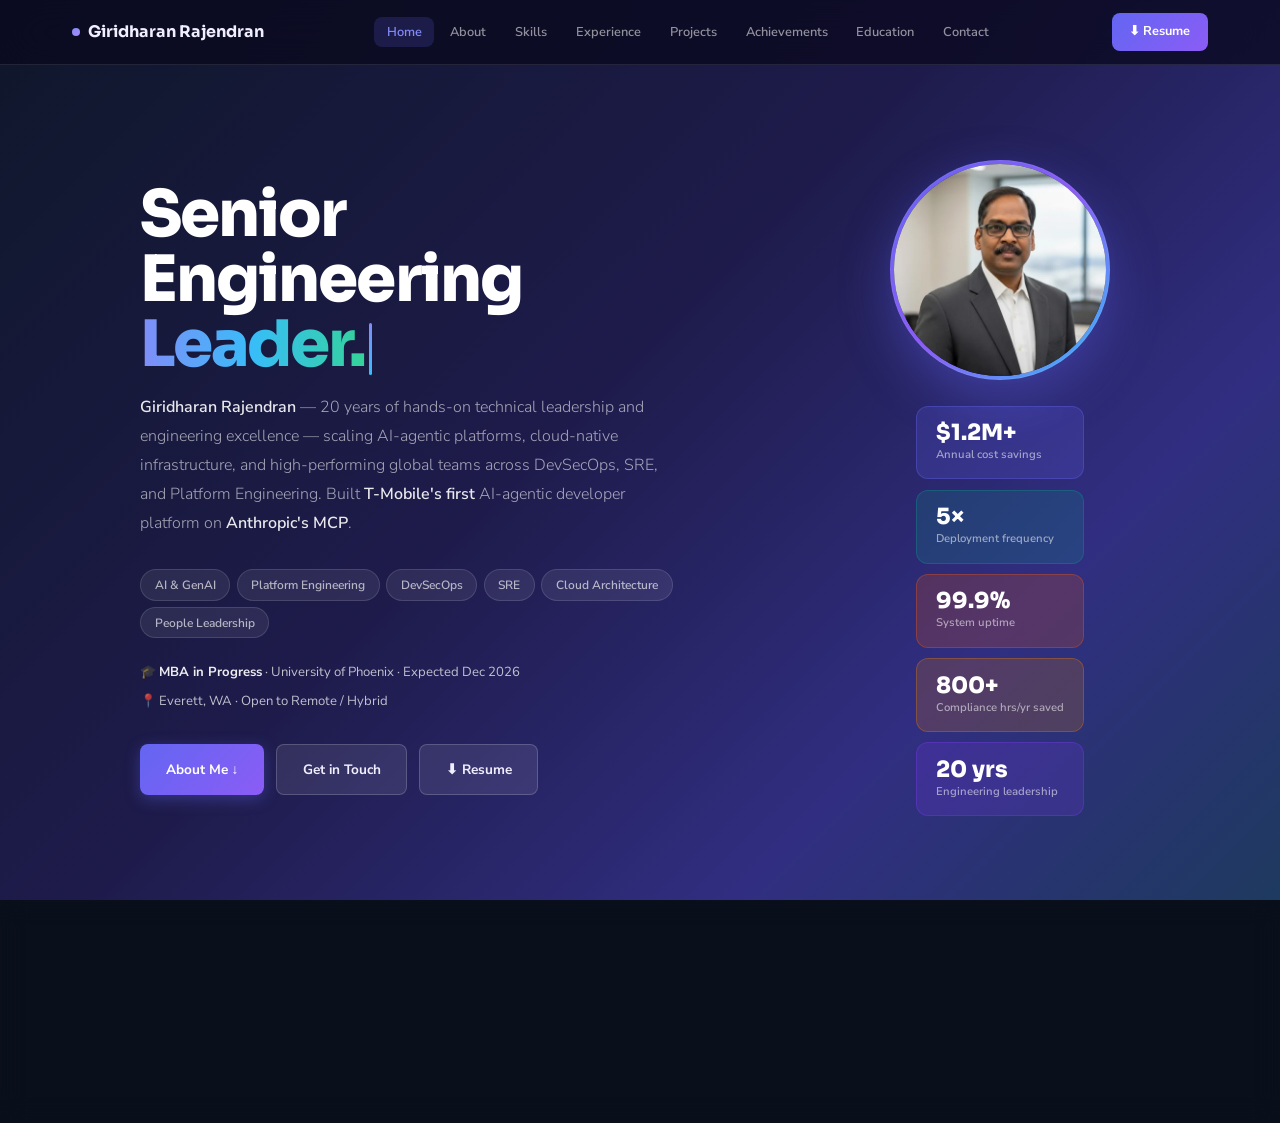
==== index.html @ 9639b18b "removed the open to work section" ====
<!DOCTYPE html>
<html lang="en">
<head>
<meta charset="UTF-8">
<meta name="viewport" content="width=device-width, initial-scale=1.0">
<title>Giridharan Rajendran — Senior Engineering Leader | Principal Engineer | Engineering Manager | DevSecOps · SRE · AI Platforms</title>

<!-- ── SEO ── -->
<meta name="description" content="Senior Engineering Leader and Principal Engineer with 20 years building AI-agentic platforms, cloud-native infrastructure, and high-performing global teams. Built T-Mobile's first AI-agentic developer platform on Anthropic's MCP. $1.2M+ saved · 5× deploys · 99.9% uptime.">
<meta name="author" content="Giridharan Rajendran">
<meta name="keywords" content="Engineering Leader, Engineering Manager, Director of Engineering, DevSecOps, SRE, Site Reliability Engineering, Platform Engineering, AI Agentic, Anthropic MCP, Claude API, Generative AI, Kubernetes, Terraform, AWS, Azure, GCP, T-Mobile, Cloud Architecture, FinOps, Zero Trust, CI/CD, GitLab, Principal Engineer, Staff Engineer, Technical Leadership, System Design, Architecture, Platform Architecture, Technical Strategy, Engineering Excellence">
<link rel="canonical" href="https://giridharan-rajendran.github.io/">

<!-- ── Open Graph ── -->
<meta property="og:type" content="profile">
<meta property="og:url" content="https://giridharan-rajendran.github.io/">
<meta property="og:title" content="Giridharan Rajendran — Senior Engineering Leader | Principal Engineer">
<meta property="og:description" content="20 years of hands-on technical leadership — AI-agentic platforms on Anthropic MCP, cloud-native infrastructure at scale, and world-class engineering teams. Principal Engineer and Engineering Leader open to Staff/Principal and EM/Director roles.">
<meta property="og:site_name" content="Giridharan Rajendran">
<meta property="og:image" content="https://giridharan-rajendran.github.io/assets/profile.png">
<meta property="og:image:alt" content="Giridharan Rajendran — Senior Engineering Leader | Principal Engineer">
<meta property="profile:first_name" content="Giridharan">
<meta property="profile:last_name" content="Rajendran">

<!-- ── Twitter Card ── -->
<meta name="twitter:card" content="summary_large_image">
<meta name="twitter:title" content="Giridharan Rajendran — Senior Engineering Leader | Principal Engineer">
<meta name="twitter:description" content="20 years scaling engineering teams · AI-agentic platforms on Anthropic MCP · $1.2M+ cloud savings · 99.9% uptime.">
<meta name="twitter:image" content="https://giridharan-rajendran.github.io/assets/profile.png">

<!-- ── Favicon ── -->
<link rel="icon" type="image/svg+xml" href="data:image/svg+xml,%3Csvg xmlns='http://www.w3.org/2000/svg' viewBox='0 0 64 64'%3E%3Cdefs%3E%3ClinearGradient id='g' x1='0%25' y1='0%25' x2='100%25' y2='100%25'%3E%3Cstop offset='0%25' stop-color='%236366F1'/%3E%3Cstop offset='100%25' stop-color='%2338BDF8'/%3E%3C/linearGradient%3E%3C/defs%3E%3Crect width='64' height='64' rx='14' fill='url(%23g)'/%3E%3Ctext x='32' y='42' font-family='Sora,Inter,sans-serif' font-size='28' font-weight='800' text-anchor='middle' fill='white'%3EGR%3C/text%3E%3C/svg%3E">

<!-- ── JSON-LD Structured Data ── -->
<script type="application/ld+json">
{
  "@context": "https://schema.org",
  "@type": "Person",
  "name": "Giridharan Rajendran",
  "jobTitle": "Senior Engineering Leader",
  "image": "https://giridharan-rajendran.github.io/assets/profile.png",
  "url": "https://giridharan-rajendran.github.io/",
  "email": "mailto:mr.giridharan.rajendran@gmail.com",
  "telephone": "+1-206-637-1716",
  "address": {
    "@type": "PostalAddress",
    "addressLocality": "Everett",
    "addressRegion": "WA",
    "postalCode": "98208",
    "addressCountry": "US"
  },
  "sameAs": [
    "https://linkedin.com/in/giridharan-rajendran",
    "https://github.com/giridharan-rajendran"
  ],
  "worksFor": { "@type": "Organization", "name": "T-Mobile USA" },
  "alumniOf": [
    { "@type": "EducationalOrganization", "name": "University of Phoenix" },
    { "@type": "EducationalOrganization", "name": "University of Texas at Austin" },
    { "@type": "EducationalOrganization", "name": "Anna University" }
  ],
  "knowsAbout": ["DevSecOps", "Site Reliability Engineering", "Platform Engineering", "AI Agentic Systems", "Anthropic MCP", "Kubernetes", "Multi-Cloud Architecture", "Engineering Leadership"]
}
</script>

<link rel="preconnect" href="https://fonts.googleapis.com">
<link rel="preconnect" href="https://fonts.gstatic.com" crossorigin>
<link href="https://fonts.googleapis.com/css2?family=Sora:wght@300;400;500;600;700;800&family=Nunito+Sans:ital,wght@0,300;0,400;0,600;1,300&display=swap" rel="stylesheet">
<style>
:root {
  --grad: linear-gradient(135deg,#0F172A 0%,#1E1B4B 45%,#312E81 75%,#1E3A5F 100%);
  --card:  rgba(255,255,255,0.06);
  --card2: rgba(255,255,255,0.10);
  --border: rgba(255,255,255,0.10);
  --border2: rgba(255,255,255,0.18);
  --text:  #F0EEFF;
  --muted: rgba(255,255,255,0.55);
  --dim:   rgba(255,255,255,0.35);
  --indigo:#818CF8; --indigo-bg:rgba(99,102,241,0.18); --indigo-border:rgba(99,102,241,0.4);
  --teal:  #2DD4BF; --teal-bg:  rgba(13,148,136,0.18); --teal-border:  rgba(13,148,136,0.4);
  --violet:#A78BFA; --violet-bg:rgba(124,58,237,0.18); --violet-border:rgba(124,58,237,0.4);
  --sky:   #38BDF8; --sky-bg:   rgba(2,132,199,0.18);  --sky-border:   rgba(2,132,199,0.4);
  --rose:  #FB7185; --rose-bg:  rgba(225,29,72,0.18);  --rose-border:  rgba(225,29,72,0.4);
  --amber: #FCD34D; --amber-bg: rgba(217,119,6,0.18);  --amber-border: rgba(217,119,6,0.4);
  --emerald:#34D399;--emerald-bg:rgba(5,150,105,0.18); --emerald-border:rgba(5,150,105,0.4);
  --pink:  #F472B6; --pink-bg:  rgba(219,39,119,0.18);
  --coral: #FB923C; --coral-bg: rgba(234,88,12,0.18);
}
*,*::before,*::after{box-sizing:border-box;margin:0;padding:0;}
html{scroll-behavior:smooth;}
body{
  background: #0F172A;
  background-image: var(--grad);
  background-attachment: fixed;
  color:var(--text);
  font-family:'Nunito Sans',sans-serif;
  font-size:16px;line-height:1.7;overflow-x:hidden;
  min-height:100vh;
}

/* ── NAV ── */
nav{position:fixed;top:0;left:0;right:0;z-index:200;background:rgba(10,8,30,0.75);backdrop-filter:blur(24px);border-bottom:1px solid var(--border);}
.nav-inner{max-width:1200px;margin:0 auto;padding:0 2rem;display:flex;justify-content:space-between;align-items:center;height:64px;gap:0.75rem;}
.nav-logo{font-family:'Sora',sans-serif;font-weight:700;font-size:1rem;color:var(--text);text-decoration:none;display:flex;align-items:center;gap:0.5rem;white-space:nowrap;flex-shrink:0;}
.nav-dot{width:8px;height:8px;border-radius:50%;background:linear-gradient(135deg,var(--indigo),var(--violet));flex-shrink:0;}
.nav-tabs{display:flex;gap:0.2rem;align-items:center;overflow-x:auto;scrollbar-width:none;}
.nav-tabs::-webkit-scrollbar{display:none;}
.nav-tab{background:none;border:none;cursor:pointer;padding:0.38rem 0.8rem;border-radius:8px;font-size:0.8rem;font-weight:600;color:var(--muted);transition:all 0.2s;white-space:nowrap;font-family:'Nunito Sans',sans-serif;}
.nav-tab:hover{color:var(--text);background:rgba(255,255,255,0.08);}
.nav-tab.active{color:var(--indigo);background:var(--indigo-bg);}
.nav-cta{background:linear-gradient(135deg,#6366F1,#8B5CF6);color:#fff;border:none;cursor:pointer;padding:0.48rem 1.1rem;border-radius:8px;font-size:0.8rem;font-weight:700;white-space:nowrap;transition:all 0.2s;font-family:'Nunito Sans',sans-serif;text-decoration:none;flex-shrink:0;}
.nav-cta:hover{transform:translateY(-1px);box-shadow:0 4px 16px rgba(99,102,241,0.45);}

/* ── PAGES ── */
.page{display:none;min-height:100vh;padding-top:64px;}
.page.active{display:block;animation:fadePageIn 0.3s ease both;}
.container{max-width:1080px;margin:0 auto;padding:0 2.5rem;}
.sec{padding:5rem 0;}
.sec-divider{height:1px;background:var(--border);margin:0;}

/* ── SECTION LABELS ── */
.sec-label{display:inline-flex;align-items:center;gap:0.5rem;font-size:0.72rem;font-weight:700;letter-spacing:0.1em;text-transform:uppercase;margin-bottom:0.7rem;border-radius:100px;padding:0.28rem 0.85rem;}
.sec-label.indigo{color:var(--indigo);background:var(--indigo-bg);border:1px solid var(--indigo-border);}
.sec-label.teal  {color:var(--teal);  background:var(--teal-bg);  border:1px solid var(--teal-border);}
.sec-label.violet{color:var(--violet);background:var(--violet-bg);border:1px solid var(--violet-border);}
.sec-label.sky   {color:var(--sky);   background:var(--sky-bg);   border:1px solid var(--sky-border);}
.sec-label.amber {color:var(--amber); background:var(--amber-bg); border:1px solid var(--amber-border);}
.sec-label.rose  {color:var(--rose);  background:var(--rose-bg);  border:1px solid var(--rose-border);}
.sec-label.emerald{color:var(--emerald);background:var(--emerald-bg);border:1px solid var(--emerald-border);}
.sec-label.pink  {color:var(--pink);  background:var(--pink-bg);  border:1px solid rgba(219,39,119,0.4);}
h2{font-family:'Sora',sans-serif;font-weight:700;font-size:clamp(1.9rem,3vw,2.6rem);line-height:1.12;letter-spacing:-0.02em;color:var(--text);}
h2 span{background:linear-gradient(90deg,var(--indigo),var(--sky));-webkit-background-clip:text;-webkit-text-fill-color:transparent;background-clip:text;}
.sec-hdr{margin-bottom:2.8rem;}

/* ── BUTTONS ── */
.btn{display:inline-flex;align-items:center;gap:0.5rem;padding:0.8rem 1.6rem;border-radius:8px;font-size:0.85rem;font-weight:700;text-decoration:none;transition:all 0.25s;cursor:pointer;border:none;font-family:'Nunito Sans',sans-serif;}
.btn-primary{background:linear-gradient(135deg,#6366F1,#8B5CF6);color:#fff;box-shadow:0 4px 15px rgba(99,102,241,0.35);}
.btn-primary:hover{transform:translateY(-2px);box-shadow:0 8px 25px rgba(99,102,241,0.45);}
.btn-ghost{background:rgba(255,255,255,0.09);color:var(--text);border:1px solid var(--border2);}
.btn-ghost:hover{background:rgba(255,255,255,0.15);}
.btn-green{background:linear-gradient(135deg,#059669,#0D9488);color:#fff;box-shadow:0 4px 15px rgba(5,150,105,0.3);}
.btn-green:hover{transform:translateY(-2px);}
.btn-group{display:flex;gap:0.75rem;flex-wrap:wrap;}

/* ── GLASS CARD ── */
.glass{background:var(--card);border:1px solid var(--border);border-radius:16px;backdrop-filter:blur(12px);}
.glass:hover{background:var(--card2);border-color:var(--border2);}

/* ── TAGS ── */
.tags{display:flex;flex-wrap:wrap;gap:0.4rem;}
.tag{font-size:0.74rem;padding:0.22rem 0.6rem;border-radius:6px;font-weight:600;color:var(--muted);background:rgba(255,255,255,0.07);border:1px solid var(--border);transition:all 0.15s;}
.tag:hover{color:var(--text);border-color:var(--border2);}

/* ── CHIPS ── */
.chip{font-size:0.7rem;font-weight:700;padding:0.2rem 0.6rem;border-radius:100px;letter-spacing:0.04em;}
.chip.ind{color:var(--indigo);background:var(--indigo-bg);}
.chip.tel{color:var(--teal);background:var(--teal-bg);}
.chip.ros{color:var(--rose);background:var(--rose-bg);}
.chip.amb{color:var(--amber);background:var(--amber-bg);}
.chip.eme{color:var(--emerald);background:var(--emerald-bg);}
.chip.vio{color:var(--violet);background:var(--violet-bg);}
.chip.sky{color:var(--sky);background:var(--sky-bg);}

/* ══════════ HOME ══════════ */
.hero-inner{display:grid;grid-template-columns:1fr 280px;gap:4rem;align-items:center;width:100%;padding:6rem 0 4rem;}
.hero-right{display:flex;flex-direction:column;align-items:center;gap:1.6rem;}

/* ── Profile photo ── */
.profile-frame{position:relative;width:220px;height:220px;border-radius:50%;padding:4px;background:linear-gradient(135deg,#6366F1 0%,#8B5CF6 50%,#38BDF8 100%);box-shadow:0 18px 50px rgba(99,102,241,0.35),0 0 0 1px rgba(255,255,255,0.06) inset;transition:transform 0.4s ease,box-shadow 0.4s ease;}
.profile-frame:hover{transform:translateY(-2px);box-shadow:0 24px 60px rgba(139,92,246,0.45),0 0 0 1px rgba(255,255,255,0.1) inset;}
.profile-frame::after{content:'';position:absolute;inset:-10px;border-radius:50%;background:radial-gradient(circle,rgba(99,102,241,0.25) 0%,transparent 70%);z-index:-1;filter:blur(14px);}
.profile-img{width:100%;height:100%;border-radius:50%;object-fit:cover;object-position:center 15%;display:block;background:#1E1B4B;}
.profile-frame.lg{width:260px;height:260px;}
.profile-frame.sm{width:160px;height:160px;}
.profile-status{display:inline-flex;align-items:center;gap:0.5rem;padding:0.4rem 0.9rem;border-radius:100px;background:rgba(16,185,129,0.12);border:1px solid rgba(16,185,129,0.32);color:#34D399;font-size:0.74rem;font-weight:700;letter-spacing:0.3px;}
.profile-status::before{content:'';width:8px;height:8px;border-radius:50%;background:#34D399;box-shadow:0 0 0 3px rgba(52,211,153,0.25);animation:pulse-dot 2s ease-in-out infinite;}
@keyframes pulse-dot{0%,100%{box-shadow:0 0 0 3px rgba(52,211,153,0.25);}50%{box-shadow:0 0 0 8px rgba(52,211,153,0);}}
.hero-badge{display:inline-flex;align-items:center;gap:0.5rem;background:rgba(255,255,255,0.08);border:1px solid rgba(255,255,255,0.15);border-radius:100px;padding:0.35rem 1rem;font-size:0.76rem;color:rgba(255,255,255,0.75);font-weight:600;margin-bottom:1.8rem;}
.hero-badge-dot{width:6px;height:6px;border-radius:50%;background:#4ADE80;animation:pulse 2s infinite;}
@keyframes pulse{0%,100%{opacity:1;}50%{opacity:0.4;}}
h1{font-family:'Sora',sans-serif;font-weight:800;font-size:clamp(2.8rem,5vw,4.6rem);line-height:1.02;letter-spacing:-0.03em;color:#fff;margin-bottom:0.5rem;}
h1 .grad{background:linear-gradient(90deg,#818CF8,#38BDF8,#34D399);-webkit-background-clip:text;-webkit-text-fill-color:transparent;background-clip:text;}
.hero-sub{font-size:1rem;color:rgba(255,255,255,0.6);margin:1rem 0 2rem;font-weight:300;line-height:1.8;max-width:520px;}
.hero-sub strong{color:rgba(255,255,255,0.9);font-weight:600;}
.hero-tags{display:flex;flex-wrap:wrap;gap:0.4rem;margin-bottom:1.4rem;}
.htag{font-size:0.75rem;padding:0.28rem 0.85rem;border-radius:100px;background:rgba(255,255,255,0.08);border:1px solid rgba(255,255,255,0.12);color:rgba(255,255,255,0.65);font-weight:600;}
.hero-meta{display:flex;flex-direction:column;gap:0.4rem;margin-bottom:2rem;}
.hero-meta-item{font-size:0.82rem;color:rgba(255,255,255,0.72);font-weight:400;}
.hero-meta-item strong{color:rgba(255,255,255,0.92);font-weight:700;}
.stats-stack{display:flex;flex-direction:column;gap:0.65rem;}
.stat-card{border-radius:12px;padding:0.9rem 1.2rem;backdrop-filter:blur(12px);}
.stat-card.c1{background:rgba(99,102,241,0.2);border:1px solid rgba(99,102,241,0.35);}
.stat-card.c2{background:rgba(13,148,136,0.2);border:1px solid rgba(13,148,136,0.35);}
.stat-card.c3{background:rgba(234,88,12,0.2);border:1px solid rgba(234,88,12,0.35);}
.stat-card.c4{background:rgba(217,119,6,0.2);border:1px solid rgba(217,119,6,0.35);}
.stat-card.c5{background:rgba(124,58,237,0.2);border:1px solid rgba(124,58,237,0.35);}
.stat-num{font-family:'Sora',sans-serif;font-size:1.4rem;font-weight:800;color:#fff;line-height:1;}
.stat-lbl{font-size:0.7rem;color:rgba(255,255,255,0.55);font-weight:600;margin-top:0.1rem;}

/* ══════════ ABOUT ══════════ */
.about-grid{display:grid;grid-template-columns:1fr 1fr;gap:4rem;align-items:start;margin-top:0.5rem;}
.about-text{font-size:1rem;color:var(--muted);font-weight:300;line-height:1.9;}
.about-text p+p{margin-top:1.2rem;}
.about-text strong{color:var(--text);font-weight:600;}
.contact-card{padding:1.6rem;border-radius:16px;}
.contact-card h3{font-family:'Sora',sans-serif;font-size:0.78rem;font-weight:700;letter-spacing:0.08em;text-transform:uppercase;color:var(--dim);margin-bottom:1.1rem;padding-bottom:0.7rem;border-bottom:1px solid var(--border);}
.c-row{display:flex;align-items:center;gap:0.8rem;padding:0.55rem 0;border-bottom:1px solid var(--border);}
.c-row:last-child{border-bottom:none;}
.c-icon{width:32px;height:32px;border-radius:8px;flex-shrink:0;display:flex;align-items:center;justify-content:center;font-size:13px;}
.c-icon.ind{background:var(--indigo-bg);}
.c-icon.tel{background:var(--teal-bg);}
.c-icon.ros{background:var(--rose-bg);}
.c-icon.sky2{background:var(--sky-bg);}
.c-row-text .lbl{font-size:0.68rem;font-weight:700;color:var(--dim);text-transform:uppercase;letter-spacing:0.07em;}
.c-row-text a,.c-row-text span{color:var(--text);text-decoration:none;font-size:0.85rem;transition:color 0.2s;}
.c-row-text a:hover{color:var(--indigo);}

/* ══════════ SKILLS ══════════ */
.skills-grid{display:grid;grid-template-columns:repeat(auto-fill,minmax(300px,1fr));gap:1.2rem;margin-top:0.5rem;}
.sk-card{padding:1.5rem;border-radius:14px;transition:transform 0.2s;}
.sk-card:hover{transform:translateY(-3px);}
.sk-card.s1{border-top:3px solid var(--indigo)!important;}
.sk-card.s2{border-top:3px solid var(--violet)!important;}
.sk-card.s3{border-top:3px solid var(--sky)!important;}
.sk-card.s4{border-top:3px solid var(--rose)!important;}
.sk-card.s5{border-top:3px solid var(--teal)!important;}
.sk-card.s6{border-top:3px solid var(--amber)!important;}
.sk-head{display:flex;align-items:center;gap:0.7rem;margin-bottom:1rem;}
.sk-ico{width:36px;height:36px;border-radius:10px;display:flex;align-items:center;justify-content:center;font-size:15px;flex-shrink:0;}
.sk-card.s1 .sk-ico{background:var(--indigo-bg);}
.sk-card.s2 .sk-ico{background:var(--violet-bg);}
.sk-card.s3 .sk-ico{background:var(--sky-bg);}
.sk-card.s4 .sk-ico{background:var(--rose-bg);}
.sk-card.s5 .sk-ico{background:var(--teal-bg);}
.sk-card.s6 .sk-ico{background:var(--amber-bg);}
.sk-card h3{font-family:'Sora',sans-serif;font-size:0.92rem;font-weight:700;color:var(--text);}

/* ══════════ TIMELINE ══════════ */
.timeline{position:relative;padding-left:2.5rem;margin-top:0.5rem;}
.timeline::before{content:'';position:absolute;left:0;top:0.5rem;bottom:0;width:2px;background:linear-gradient(to bottom,var(--indigo),var(--teal),var(--violet));border-radius:2px;opacity:0.6;}
.t-item{position:relative;padding-bottom:3rem;}
.t-item:last-child{padding-bottom:0;}
.t-dot{position:absolute;left:-2.9rem;top:0.35rem;width:14px;height:14px;border-radius:50%;border:3px solid #0F172A;}
.t-item.c-ind .t-dot{background:var(--indigo);box-shadow:0 0 0 3px var(--indigo-border),0 0 12px rgba(129,140,248,0.5);}
.t-item.c-tel .t-dot{background:var(--teal);box-shadow:0 0 0 3px var(--teal-border);}
.t-item.c-vio .t-dot{background:var(--violet);box-shadow:0 0 0 3px var(--violet-border);}
.t-item.c-sky .t-dot{background:var(--sky);box-shadow:0 0 0 3px var(--sky-border);}
.t-item.c-ros .t-dot{background:var(--rose);box-shadow:0 0 0 3px var(--rose-border);}
.t-item.c-amb .t-dot{background:var(--amber);box-shadow:0 0 0 3px var(--amber-border);}
.t-header{display:flex;align-items:center;gap:1rem;flex-wrap:wrap;margin-bottom:0.35rem;}
.t-company{font-family:'Sora',sans-serif;font-size:1.1rem;font-weight:700;color:var(--text);}
.t-period{font-size:0.74rem;font-weight:700;padding:0.18rem 0.65rem;border-radius:100px;}
.t-item.c-ind .t-period{color:var(--indigo);background:var(--indigo-bg);border:1px solid var(--indigo-border);}
.t-item.c-tel .t-period{color:var(--teal);background:var(--teal-bg);border:1px solid var(--teal-border);}
.t-item.c-vio .t-period{color:var(--violet);background:var(--violet-bg);border:1px solid var(--violet-border);}
.t-item.c-sky .t-period{color:var(--sky);background:var(--sky-bg);border:1px solid var(--sky-border);}
.t-item.c-amb .t-period{color:var(--amber);background:var(--amber-bg);border:1px solid var(--amber-border);}
.t-role{font-size:0.92rem;font-weight:600;margin-bottom:0.9rem;}
.t-item.c-ind .t-role{color:var(--indigo);}
.t-item.c-tel .t-role{color:var(--teal);}
.t-item.c-vio .t-role{color:var(--violet);}
.t-item.c-sky .t-role{color:var(--sky);}
.t-item.c-amb .t-role{color:var(--amber);}
.t-item ul{list-style:none;display:flex;flex-direction:column;gap:0.5rem;}
.t-item li{font-size:0.9rem;color:var(--muted);padding-left:1.1rem;position:relative;line-height:1.65;}
.t-item li::before{content:'';position:absolute;left:0;top:0.65em;width:5px;height:5px;border-radius:50%;}
.t-item.c-ind li::before{background:var(--indigo);}
.t-item.c-tel li::before{background:var(--teal);}
.t-item.c-vio li::before{background:var(--violet);}
.t-item.c-sky li::before{background:var(--sky);}
.t-item.c-amb li::before{background:var(--amber);}
.t-item li strong{color:var(--text);font-weight:700;}
.flagship{margin:1.1rem 0;border-radius:12px;padding:1.3rem 1.5rem;background:rgba(124,58,237,0.12);border:1.5px solid rgba(124,58,237,0.3);}
.flagship-lbl{font-size:0.7rem;font-weight:700;letter-spacing:0.1em;text-transform:uppercase;color:var(--violet);margin-bottom:0.5rem;}
.flagship p{font-size:0.88rem;color:var(--muted);line-height:1.75;}
.flagship strong{color:var(--text);font-weight:700;}
.stack{margin-top:0.6rem;font-size:0.76rem;color:var(--dim);font-style:italic;}

/* ══════════ CARDS ══════════ */
.card-grid{display:grid;grid-template-columns:repeat(auto-fill,minmax(300px,1fr));gap:1.4rem;margin-top:0.5rem;}
.card{border-radius:14px;overflow:hidden;transition:transform 0.2s,border-color 0.2s;}
.card:hover{transform:translateY(-3px);border-color:var(--border2)!important;}
.card-band{height:4px;}
.card-band.ind{background:linear-gradient(90deg,#6366F1,#8B5CF6);}
.card-band.tel{background:linear-gradient(90deg,#0D9488,#0EA5E9);}
.card-band.ros{background:linear-gradient(90deg,#E11D48,#DB2777);}
.card-band.amb{background:linear-gradient(90deg,#D97706,#EA580C);}
.card-band.eme{background:linear-gradient(90deg,#059669,#0D9488);}
.card-body{padding:1.4rem;}
.card-meta{display:flex;align-items:center;gap:0.5rem;margin-bottom:0.75rem;flex-wrap:wrap;}
.card-date{font-size:0.73rem;color:var(--dim);}
.card h3{font-family:'Sora',sans-serif;font-size:0.98rem;font-weight:700;margin-bottom:0.5rem;line-height:1.35;color:var(--text);}
.card p{font-size:0.85rem;color:var(--muted);line-height:1.7;font-weight:300;}
.card-footer{padding:0.9rem 1.4rem;border-top:1px solid var(--border);display:flex;align-items:center;justify-content:space-between;}
.card-link{font-size:0.8rem;font-weight:700;color:var(--indigo);text-decoration:none;display:flex;align-items:center;gap:0.3rem;transition:gap 0.2s;}
.card-link:hover{gap:0.55rem;}
.ph-badge{display:inline-flex;align-items:center;gap:0.3rem;font-size:0.7rem;font-weight:700;padding:0.18rem 0.55rem;border-radius:100px;background:var(--amber-bg);color:var(--amber);border:1px solid var(--amber-border);}

/* ══════════ PROJECTS ══════════ */
.feat-proj{
  position:relative;
  border-radius:18px;
  padding:2rem 2.2rem;
  background:linear-gradient(135deg,rgba(99,102,241,0.16) 0%,rgba(124,58,237,0.14) 55%,rgba(56,189,248,0.10) 100%);
  border:1.5px solid rgba(129,140,248,0.32);
  box-shadow:0 12px 40px rgba(15,23,42,0.35),0 0 0 1px rgba(255,255,255,0.04) inset;
  overflow:hidden;
  margin-bottom:2.5rem;
}
.feat-proj::before{
  content:'';position:absolute;top:-90px;right:-90px;width:300px;height:300px;border-radius:50%;
  background:radial-gradient(circle,rgba(129,140,248,0.22) 0%,transparent 70%);pointer-events:none;
}
.feat-proj::after{
  content:'';position:absolute;bottom:-110px;left:-80px;width:260px;height:260px;border-radius:50%;
  background:radial-gradient(circle,rgba(56,189,248,0.18) 0%,transparent 70%);pointer-events:none;
}
.feat-proj > *{position:relative;z-index:1;}
.feat-head{display:flex;align-items:center;gap:0.6rem;flex-wrap:wrap;margin-bottom:0.85rem;}
.feat-badge{font-size:0.7rem;font-weight:700;letter-spacing:0.1em;text-transform:uppercase;color:var(--violet);background:var(--violet-bg);border:1px solid var(--violet-border);border-radius:100px;padding:0.25rem 0.75rem;}
.lang-pill{font-size:0.72rem;font-weight:700;padding:0.22rem 0.7rem;border-radius:100px;background:rgba(56,189,248,0.18);color:var(--sky);border:1px solid var(--sky-border);display:inline-flex;align-items:center;gap:0.35rem;}
.lang-pill::before{content:'';width:7px;height:7px;border-radius:50%;background:var(--sky);}
.feat-proj h3{font-family:'Sora',sans-serif;font-size:1.45rem;font-weight:800;line-height:1.18;color:var(--text);margin-bottom:0.55rem;letter-spacing:-0.01em;}
.feat-sub{font-size:0.96rem;color:var(--muted);line-height:1.7;font-weight:300;max-width:780px;margin-bottom:1.6rem;}
.feat-sub strong{color:var(--text);font-weight:600;}

/* Hierarchy */
.hierarchy{margin:1.5rem 0;padding:1.25rem 1.4rem;border-radius:12px;background:rgba(0,0,0,0.22);border:1px solid var(--border);}
.h-title{font-size:0.7rem;font-weight:700;letter-spacing:0.1em;text-transform:uppercase;color:var(--dim);margin-bottom:0.95rem;}
.h-flow{display:flex;align-items:stretch;gap:0.55rem;flex-wrap:wrap;}
.h-step{flex:1;min-width:115px;padding:0.7rem 0.75rem;border-radius:10px;text-align:center;border:1px solid var(--border);background:rgba(255,255,255,0.04);transition:transform 0.18s,border-color 0.18s;}
.h-step:hover{transform:translateY(-2px);}
.h-step .h-lvl{font-family:'Sora',sans-serif;font-size:0.78rem;font-weight:800;letter-spacing:0.04em;margin-bottom:0.18rem;}
.h-step .h-name{font-size:0.74rem;color:var(--muted);font-weight:600;}
.h-step.l1{background:var(--indigo-bg);border-color:var(--indigo-border);} .h-step.l1 .h-lvl{color:var(--indigo);}
.h-step.l2{background:var(--violet-bg);border-color:var(--violet-border);} .h-step.l2 .h-lvl{color:var(--violet);}
.h-step.l3{background:var(--sky-bg);border-color:var(--sky-border);} .h-step.l3 .h-lvl{color:var(--sky);}
.h-step.repo{background:var(--teal-bg);border-color:var(--teal-border);} .h-step.repo .h-lvl{color:var(--teal);}
.h-step.proj{background:var(--emerald-bg);border-color:var(--emerald-border);} .h-step.proj .h-lvl{color:var(--emerald);}
.h-arrow{display:flex;align-items:center;color:var(--dim);font-size:1rem;font-weight:700;padding:0 0.05rem;}
.h-examples{display:flex;flex-direction:column;gap:0.55rem;margin-bottom:1.4rem;}
.h-ex{display:flex;align-items:center;gap:0.85rem;padding:0.6rem 0.95rem;border-radius:10px;background:rgba(0,0,0,0.18);border:1px solid var(--border);font-size:0.85rem;color:var(--muted);flex-wrap:wrap;}
.h-ex-lbl{font-family:'Sora',sans-serif;font-size:0.7rem;font-weight:800;letter-spacing:0.06em;text-transform:uppercase;padding:0.2rem 0.55rem;border-radius:6px;flex-shrink:0;}
.h-ex:nth-child(1) .h-ex-lbl{color:var(--violet);background:var(--violet-bg);border:1px solid var(--violet-border);}
.h-ex:nth-child(2) .h-ex-lbl{color:var(--sky);background:var(--sky-bg);border:1px solid var(--sky-border);}
.h-ex:nth-child(3) .h-ex-lbl{color:var(--emerald);background:var(--emerald-bg);border:1px solid var(--emerald-border);}
.h-ex-id{font-family:'JetBrains Mono','SFMono-Regular',Menlo,monospace;font-size:0.82rem;font-weight:700;color:var(--text);background:rgba(255,255,255,0.06);padding:0.18rem 0.55rem;border-radius:6px;}
.h-ex-desc{color:var(--muted);}
.h-ex-desc code{font-family:'JetBrains Mono','SFMono-Regular',Menlo,monospace;font-size:0.78rem;color:var(--amber);background:rgba(217,119,6,0.12);padding:0.08rem 0.4rem;border-radius:4px;}
.feat-actions{display:flex;gap:0.65rem;flex-wrap:wrap;margin-top:1.2rem;}
.feat-actions .btn{padding:0.6rem 1.15rem;font-size:0.8rem;}
.feat-features{margin:1.4rem 0;}
.feat-features-title{font-size:0.7rem;font-weight:700;letter-spacing:0.1em;text-transform:uppercase;color:var(--dim);margin-bottom:0.85rem;}
.feat-grid{display:grid;grid-template-columns:repeat(auto-fill,minmax(265px,1fr));gap:0.7rem;}
.feat-item{display:flex;align-items:flex-start;gap:0.7rem;padding:0.78rem 0.95rem;border-radius:10px;background:rgba(0,0,0,0.22);border:1px solid var(--border);transition:transform 0.15s,border-color 0.15s,background 0.15s;}
.feat-item:hover{transform:translateY(-2px);border-color:var(--emerald-border);background:rgba(0,0,0,0.32);}
.feat-check{flex-shrink:0;width:20px;height:20px;border-radius:50%;display:flex;align-items:center;justify-content:center;font-size:10px;font-weight:800;color:#fff;margin-top:1px;background:linear-gradient(135deg,#10B981,#059669);box-shadow:0 0 0 2px rgba(5,150,105,0.18);}
.feat-text{font-size:0.83rem;color:var(--muted);line-height:1.55;}
.feat-text strong{display:block;color:var(--text);font-weight:700;font-size:0.86rem;margin-bottom:0.12rem;}
.feat-text code{font-family:'JetBrains Mono','SFMono-Regular',Menlo,monospace;font-size:0.78rem;color:var(--amber);background:rgba(217,119,6,0.12);padding:0.05rem 0.36rem;border-radius:4px;}
.feat-note{margin-top:0.95rem;padding:0.85rem 1rem;border-radius:10px;background:var(--violet-bg);border:1px solid var(--violet-border);font-size:0.84rem;color:var(--muted);display:flex;gap:0.65rem;align-items:flex-start;line-height:1.6;}
.feat-note .ico{color:var(--violet);font-weight:700;flex-shrink:0;font-size:0.95rem;line-height:1.4;}
.feat-note strong{color:var(--text);font-weight:700;}

@media(max-width:720px){
  .feat-proj{padding:1.5rem 1.4rem;}
  .feat-proj h3{font-size:1.2rem;}
  .h-flow{flex-direction:column;gap:0.45rem;}
  .h-arrow{transform:rotate(90deg);justify-content:center;}
  .h-step{min-width:0;}
}

.proj-grid{display:grid;grid-template-columns:repeat(auto-fill,minmax(300px,1fr));gap:1.4rem;margin-top:0.5rem;}
.proj-card{border-radius:16px;overflow:hidden;transition:transform 0.2s,border-color 0.2s;}
.proj-card:hover{transform:translateY(-4px);border-color:var(--border2)!important;}
.proj-img{height:150px;display:flex;align-items:center;justify-content:center;font-size:3.5rem;position:relative;}
.proj-img.bg1{background:linear-gradient(135deg,rgba(99,102,241,0.3),rgba(139,92,246,0.3));}
.proj-img.bg2{background:linear-gradient(135deg,rgba(5,150,105,0.3),rgba(13,148,136,0.3));}
.proj-img.bg3{background:linear-gradient(135deg,rgba(225,29,72,0.3),rgba(219,39,119,0.3));}
.proj-img.bg4{background:linear-gradient(135deg,rgba(2,132,199,0.3),rgba(30,64,175,0.3));}
.proj-body{padding:1.3rem;}
.proj-body h3{font-family:'Sora',sans-serif;font-size:1rem;font-weight:700;margin-bottom:0.4rem;color:var(--text);}
.proj-body p{font-size:0.84rem;color:var(--muted);line-height:1.7;font-weight:300;margin-bottom:1rem;}
.proj-body .tags{margin-bottom:1.1rem;}
.proj-footer{display:flex;flex-direction:column;gap:0.5rem;padding:0 1.3rem 1.3rem;}
.proj-metric{display:inline-block;padding:0.4rem 0.8rem;border-radius:8px;font-size:0.78rem;font-weight:700;background:linear-gradient(135deg,rgba(99,102,241,0.18),rgba(139,92,246,0.18));border:1px solid rgba(129,140,248,0.32);color:#C7D2FE;}
.proj-internal{display:inline-block;padding:0.3rem 0.7rem;border-radius:6px;font-size:0.7rem;font-weight:600;background:rgba(255,255,255,0.05);border:1px solid var(--border);color:var(--dim);align-self:flex-start;letter-spacing:0.4px;text-transform:uppercase;}

/* ══════════ ACHIEVEMENTS ══════════ */
.achieve-grid{display:grid;grid-template-columns:repeat(auto-fill,minmax(250px,1fr));gap:1.2rem;margin-top:0.5rem;}
.achieve-card{padding:1.5rem;border-radius:14px;transition:transform 0.2s;position:relative;overflow:hidden;}
.achieve-card:hover{transform:translateY(-3px);}
.achieve-card::before{content:'';position:absolute;top:0;left:0;right:0;height:3px;}
.achieve-card:nth-child(1)::before{background:linear-gradient(90deg,#F59E0B,#EF4444);}
.achieve-card:nth-child(2)::before{background:linear-gradient(90deg,#6366F1,#8B5CF6);}
.achieve-card:nth-child(3)::before{background:linear-gradient(90deg,#10B981,#0D9488);}
.achieve-card:nth-child(4)::before{background:linear-gradient(90deg,#3B82F6,#06B6D4);}
.achieve-card:nth-child(5)::before{background:linear-gradient(90deg,#EC4899,#E11D48);}
.achieve-card:nth-child(6)::before{background:linear-gradient(90deg,#F97316,#EAB308);}
.achieve-card:nth-child(7)::before{background:linear-gradient(90deg,#8B5CF6,#6366F1);}
.achieve-icon{font-size:1.9rem;margin-bottom:0.7rem;display:block;}
.achieve-card h3{font-family:'Sora',sans-serif;font-size:0.93rem;font-weight:700;margin-bottom:0.35rem;color:var(--text);}
.achieve-card p{font-size:0.82rem;color:var(--muted);font-weight:300;line-height:1.6;}
.achieve-card .year{font-size:0.7rem;font-weight:700;color:var(--dim);margin-top:0.6rem;}

/* ══════════ EDUCATION ══════════ */
.edu-grid{display:grid;grid-template-columns:repeat(2,1fr);gap:1.2rem;margin-top:0.5rem;}
.edu-card{padding:1.4rem;border-radius:14px;transition:transform 0.2s;position:relative;overflow:hidden;}
.edu-card:hover{transform:translateY(-2px);}
.edu-card::before{content:'';position:absolute;left:0;top:0;bottom:0;width:3px;border-radius:14px 0 0 14px;}
.edu-card:nth-child(1)::before{background:var(--indigo);}
.edu-card:nth-child(2)::before{background:var(--teal);}
.edu-card:nth-child(3)::before{background:var(--violet);}
.edu-card:nth-child(4)::before{background:var(--sky);}
.edu-badge{font-size:0.7rem;font-weight:700;text-transform:uppercase;letter-spacing:0.08em;margin-bottom:0.5rem;}
.edu-card:nth-child(1) .edu-badge{color:var(--indigo);}
.edu-card:nth-child(2) .edu-badge{color:var(--teal);}
.edu-card:nth-child(3) .edu-badge{color:var(--violet);}
.edu-card:nth-child(4) .edu-badge{color:var(--sky);}
.edu-card h3{font-family:'Sora',sans-serif;font-size:0.95rem;font-weight:700;margin-bottom:0.25rem;color:var(--text);}
.edu-card .school{font-size:0.82rem;color:var(--muted);}
.cert-grid{display:grid;grid-template-columns:repeat(auto-fill,minmax(205px,1fr));gap:0.65rem;margin-top:1.5rem;}
.cert-item{display:flex;align-items:center;gap:0.65rem;padding:0.7rem 0.9rem;border-radius:10px;font-size:0.81rem;color:var(--muted);transition:all 0.2s;}
.cert-item:hover{color:var(--text);background:var(--indigo-bg);border-color:var(--indigo-border)!important;}
.c-check{width:19px;height:19px;border-radius:50%;flex-shrink:0;display:flex;align-items:center;justify-content:center;font-size:9px;font-weight:700;color:#fff;}
.cert-item:nth-child(1) .c-check{background:#6366F1;}
.cert-item:nth-child(2) .c-check{background:#8B5CF6;}
.cert-item:nth-child(3) .c-check{background:#0D9488;}
.cert-item:nth-child(4) .c-check{background:#0EA5E9;}
.cert-item:nth-child(5) .c-check{background:#E11D48;}
.cert-item:nth-child(6) .c-check{background:#D97706;}
.cert-item:nth-child(7) .c-check{background:#059669;}
.cert-item:nth-child(8) .c-check{background:#EA580C;}

/* ══════════ CONTACT ══════════ */
.contact-grid{display:grid;grid-template-columns:1fr 1fr;gap:4rem;align-items:start;margin-top:0.5rem;}
.form-group{margin-bottom:1.1rem;}
.form-group label{display:block;font-size:0.76rem;font-weight:700;color:var(--dim);text-transform:uppercase;letter-spacing:0.07em;margin-bottom:0.4rem;}
.form-group input,.form-group textarea,.form-group select{width:100%;padding:0.72rem 1rem;border-radius:10px;border:1.5px solid var(--border);background:rgba(255,255,255,0.06);font-family:'Nunito Sans',sans-serif;font-size:0.9rem;color:var(--text);transition:border-color 0.2s,box-shadow 0.2s;outline:none;}
.form-group input::placeholder,.form-group textarea::placeholder{color:var(--dim);}
.form-group select option{background:#1E1B4B;color:var(--text);}
.form-group input:focus,.form-group textarea:focus,.form-group select:focus{border-color:var(--indigo);box-shadow:0 0 0 3px rgba(99,102,241,0.15);}
.form-group textarea{resize:vertical;min-height:115px;}
.submit-btn{width:100%;padding:0.88rem;border-radius:10px;background:linear-gradient(135deg,#6366F1,#8B5CF6);color:#fff;border:none;font-family:'Sora',sans-serif;font-size:0.95rem;font-weight:700;cursor:pointer;transition:all 0.2s;}
.submit-btn:hover{transform:translateY(-1px);box-shadow:0 8px 20px rgba(99,102,241,0.4);}
.contact-info{display:flex;flex-direction:column;gap:1.1rem;}
.booking-card{background:var(--violet-bg);border:1.5px solid var(--violet-border);border-radius:14px;padding:1.4rem;text-align:center;}
.booking-card h3{font-family:'Sora',sans-serif;font-size:1rem;font-weight:700;margin-bottom:0.4rem;color:var(--text);}
.booking-card p{font-size:0.84rem;color:var(--muted);margin-bottom:1.2rem;font-weight:300;}
.success-msg{display:none;background:var(--emerald-bg);border:1px solid var(--emerald-border);border-radius:10px;padding:0.9rem;margin-top:0.9rem;text-align:center;color:var(--emerald);font-weight:600;font-size:0.88rem;}
.error-msg{display:none;background:var(--rose-bg);border:1px solid var(--rose-border);border-radius:10px;padding:0.9rem;margin-top:0.9rem;text-align:center;color:var(--rose);font-weight:600;font-size:0.88rem;}
.submit-btn:disabled{opacity:0.7;cursor:not-allowed;transform:none;}
.honeypot{position:absolute;left:-9999px;width:1px;height:1px;opacity:0;pointer-events:none;}
.hint{font-size:0.76rem;color:var(--dim);margin-top:0.65rem;}
.hint a{color:var(--indigo);}

/* ══════════ FOOTER ══════════ */
footer{background:rgba(0,0,0,0.35);border-top:1px solid var(--border);backdrop-filter:blur(12px);padding:3rem 0;}
.footer-inner{display:flex;justify-content:space-between;align-items:center;flex-wrap:wrap;gap:1.5rem;}
.f-logo{font-family:'Sora',sans-serif;font-size:1.2rem;font-weight:800;color:var(--text);}
.f-logo span{background:linear-gradient(90deg,#818CF8,#38BDF8);-webkit-background-clip:text;-webkit-text-fill-color:transparent;background-clip:text;}
.f-links{display:flex;gap:1.5rem;flex-wrap:wrap;}
.f-links a{color:var(--dim);text-decoration:none;font-size:0.82rem;font-weight:600;transition:color 0.2s;}
.f-links a:hover{color:var(--indigo);}
footer .copy{width:100%;font-size:0.75rem;color:var(--dim);margin-top:1.5rem;padding-top:1.5rem;border-top:1px solid var(--border);}

/* ══════════ FADE ══════════ */
.fade-up{opacity:0;transform:translateY(20px);transition:opacity 0.55s ease,transform 0.55s ease;}
.fade-up.visible{opacity:1;transform:none;}

/* ══════════ NEW: PAGE TRANSITIONS ══════════ */
@keyframes fadePageIn{from{opacity:0;transform:translateY(10px);}to{opacity:1;transform:translateY(0);}}

/* ══════════ NEW: SCROLL PROGRESS BAR ══════════ */
#progress-bar{position:fixed;top:0;left:0;height:3px;width:0%;background:linear-gradient(90deg,#6366F1,#A78BFA,#38BDF8);z-index:300;border-radius:0 2px 2px 0;transition:width 0.08s linear;pointer-events:none;}

/* ══════════ NEW: HAMBURGER ══════════ */
.nav-hamburger{display:none;background:none;border:none;cursor:pointer;padding:0.45rem;border-radius:8px;flex-direction:column;justify-content:center;gap:5px;transition:background 0.2s;flex-shrink:0;}
.nav-hamburger:hover{background:rgba(255,255,255,0.08);}
.nav-hamburger span{display:block;width:22px;height:2px;background:var(--text);border-radius:2px;transition:all 0.28s cubic-bezier(.4,0,.2,1);}
.nav-hamburger.open span:nth-child(1){transform:translateY(7px) rotate(45deg);}
.nav-hamburger.open span:nth-child(2){opacity:0;transform:scaleX(0);}
.nav-hamburger.open span:nth-child(3){transform:translateY(-7px) rotate(-45deg);}
.mobile-nav{display:none;position:fixed;top:64px;left:0;right:0;background:rgba(8,6,25,0.97);backdrop-filter:blur(28px);border-bottom:1px solid var(--border);padding:0.85rem 1rem 1rem;z-index:190;flex-direction:column;gap:0.3rem;}
.mobile-nav.open{display:flex;animation:fadePageIn 0.22s ease both;}
.mobile-nav .nav-tab{text-align:left;padding:0.7rem 1rem;border-radius:10px;font-size:0.9rem;width:100%;}

/* ══════════ NEW: BACK TO TOP ══════════ */
#back-to-top{position:fixed;bottom:2rem;right:2rem;width:44px;height:44px;border-radius:50%;background:linear-gradient(135deg,#6366F1,#8B5CF6);border:none;cursor:pointer;display:flex;align-items:center;justify-content:center;opacity:0;pointer-events:none;transition:opacity 0.3s,transform 0.3s,box-shadow 0.3s;z-index:150;box-shadow:0 4px 18px rgba(99,102,241,0.45);color:#fff;font-size:1.1rem;font-weight:700;line-height:1;}
#back-to-top.visible{opacity:1;pointer-events:auto;}
#back-to-top:hover{transform:translateY(-3px);box-shadow:0 8px 28px rgba(99,102,241,0.55);}

/* ══════════ NEW: TYPING CURSOR ══════════ */
.typed-cursor{display:inline-block;width:3px;height:0.82em;background:linear-gradient(180deg,#818CF8,#38BDF8);border-radius:2px;margin-left:3px;vertical-align:middle;animation:cursorBlink 1s step-end infinite;}
@keyframes cursorBlink{0%,100%{opacity:1;}50%{opacity:0;}}

/* ══════════ NEW: COPY EMAIL ══════════ */
.copy-btn{background:none;border:1px solid var(--border);cursor:pointer;padding:0.12rem 0.5rem;border-radius:5px;font-size:0.7rem;font-weight:600;color:var(--dim);transition:all 0.2s;margin-left:0.4rem;vertical-align:middle;font-family:'Nunito Sans',sans-serif;}
.copy-btn:hover{color:var(--indigo);background:var(--indigo-bg);border-color:var(--indigo-border);}
.copy-btn.copied{color:var(--emerald);border-color:var(--emerald-border);background:var(--emerald-bg);}

/* ══════════ RESPONSIVE ══════════ */
@media(max-width:900px){
  .nav-inner{padding:0 1rem;}
  .nav-logo .name-txt{display:none;}
  .nav-tabs{display:none;}
  .nav-hamburger{display:flex;}
  .container{padding:0 1.25rem;}
  .hero-inner,.about-grid,.contact-grid{grid-template-columns:1fr;}
  .hero-right{flex-direction:column;}
  .profile-frame{width:180px;height:180px;}
  .profile-frame.lg{width:200px;height:200px;}
  .stats-stack{flex-direction:row;flex-wrap:wrap;}
  .stat-card{flex:1;min-width:120px;}
  .edu-grid{grid-template-columns:1fr;}
  .sec{padding:3.5rem 0;}
}


/* ══════════ RECOMMENDATIONS ══════════ */
.rec-grid{display:grid;grid-template-columns:repeat(auto-fill,minmax(300px,1fr));gap:1.4rem;margin-top:0.5rem;}
.rec-card{padding:1.8rem 1.6rem;border-radius:16px;position:relative;transition:transform 0.2s;}
.rec-card:hover{transform:translateY(-3px);}
.rec-quote{font-size:2.8rem;line-height:0.9;color:var(--indigo);opacity:0.45;font-family:'Sora',sans-serif;font-weight:800;display:block;margin-bottom:0.6rem;}
.rec-text{font-size:0.9rem;color:var(--muted);line-height:1.8;font-style:italic;font-weight:300;margin-bottom:1.25rem;}
.rec-divider{height:1px;background:var(--border);margin-bottom:1rem;}
.rec-author{display:flex;align-items:center;gap:0.75rem;}
.rec-avatar{width:40px;height:40px;border-radius:50%;display:flex;align-items:center;justify-content:center;font-size:1rem;flex-shrink:0;border:2px solid var(--border);}
.rec-card:nth-child(1) .rec-avatar{background:var(--indigo-bg);border-color:var(--indigo-border);}
.rec-card:nth-child(2) .rec-avatar{background:var(--teal-bg);border-color:var(--teal-border);}
.rec-card:nth-child(3) .rec-avatar{background:var(--violet-bg);border-color:var(--violet-border);}
.rec-name{font-family:'Sora',sans-serif;font-size:0.88rem;font-weight:700;color:var(--text);line-height:1.2;}
.rec-title{font-size:0.76rem;color:var(--muted);}
.rec-company{font-size:0.72rem;color:var(--dim);margin-top:0.05rem;}
.rec-placeholder{display:inline;background:rgba(255,255,255,0.05);border:1px dashed rgba(255,255,255,0.2);border-radius:4px;padding:0.1rem 0.45rem;font-style:normal;font-size:0.82rem;color:var(--dim);font-weight:600;}
</style>
</head>
<body>


<div id="progress-bar"></div>

<!-- NAV -->
<nav>
  <div class="nav-inner">
    <a class="nav-logo" href="#home" onclick="showPage('home');return false;"><div class="nav-dot"></div><span class="name-txt">Giridharan Rajendran</span></a>
    <div class="nav-tabs">
      <button class="nav-tab active"  onclick="showPage('home')">Home</button>
      <button class="nav-tab" onclick="showPage('about')">About</button>
      <button class="nav-tab" onclick="showPage('skills')">Skills</button>
      <button class="nav-tab" onclick="showPage('experience')">Experience</button>
      <button class="nav-tab" onclick="showPage('projects')">Projects</button>
      <button class="nav-tab" onclick="showPage('achievements')">Achievements</button>
      <button class="nav-tab" onclick="showPage('education')">Education</button>
      <button class="nav-tab" onclick="showPage('contact')">Contact</button>
    </div>
    <a href="giridharan-rajendran-resume.pdf" download class="nav-cta">⬇ Resume</a>
    <button class="nav-hamburger" id="nav-hamburger" aria-label="Toggle navigation" onclick="toggleMobileNav()">
      <span></span><span></span><span></span>
    </button>
  </div>
</nav>

<!-- MOBILE NAV -->
<div class="mobile-nav" id="mobile-nav">
  <button class="nav-tab" onclick="showPage('home');toggleMobileNav()">Home</button>
  <button class="nav-tab" onclick="showPage('about');toggleMobileNav()">About</button>
  <button class="nav-tab" onclick="showPage('skills');toggleMobileNav()">Skills</button>
  <button class="nav-tab" onclick="showPage('experience');toggleMobileNav()">Experience</button>
  <button class="nav-tab" onclick="showPage('projects');toggleMobileNav()">Projects</button>
  <button class="nav-tab" onclick="showPage('achievements');toggleMobileNav()">Achievements</button>
  <button class="nav-tab" onclick="showPage('education');toggleMobileNav()">Education</button>
  <button class="nav-tab" onclick="showPage('contact');toggleMobileNav()">Contact</button>
</div>

<!-- ══ HOME ══ -->
<div id="home" class="page active">
  <div class="container">
    <div class="hero-inner">
      <div>
<h1>Senior<br>Engineering<br><span class="grad" id="typed-role">Leader.</span><span class="typed-cursor"></span></h1>
        <p class="hero-sub"><strong>Giridharan Rajendran</strong> — 20 years of hands-on technical leadership and engineering excellence — scaling AI-agentic platforms, cloud-native infrastructure, and high-performing global teams across DevSecOps, SRE, and Platform Engineering. Built <strong>T-Mobile's first</strong> AI-agentic developer platform on <strong>Anthropic's MCP</strong>.</p>
        <div class="hero-tags">
          <span class="htag">AI &amp; GenAI</span><span class="htag">Platform Engineering</span><span class="htag">DevSecOps</span><span class="htag">SRE</span><span class="htag">Cloud Architecture</span><span class="htag">People Leadership</span>
        </div>
        <div class="hero-meta">
          <span class="hero-meta-item">🎓 <strong>MBA in Progress</strong> · University of Phoenix · Expected Dec 2026</span>
          <span class="hero-meta-item">📍 Everett, WA · Open to Remote / Hybrid</span>
        </div>
        <div class="btn-group">
          <button class="btn btn-primary" onclick="showPage('about')">About Me ↓</button>
          <button class="btn btn-ghost" onclick="showPage('contact')">Get in Touch</button>
          <a href="giridharan-rajendran-resume.pdf" download class="btn btn-ghost">⬇ Resume</a>
        </div>
      </div>
      <div class="hero-right">
        <div class="profile-frame">
          <picture>
            <source srcset="assets/profile.webp" type="image/webp">
            <img src="assets/profile.png" alt="Giridharan Rajendran — Senior Engineering Leader" class="profile-img" loading="eager" width="220" height="220">
          </picture>
        </div>

        <div class="stats-stack">
          <div class="stat-card c1"><div class="stat-num">$1.2M+</div><div class="stat-lbl">Annual cost savings</div></div>
          <div class="stat-card c2"><div class="stat-num">5×</div><div class="stat-lbl">Deployment frequency</div></div>
          <div class="stat-card c3"><div class="stat-num">99.9%</div><div class="stat-lbl">System uptime</div></div>
          <div class="stat-card c4"><div class="stat-num">800+</div><div class="stat-lbl">Compliance hrs/yr saved</div></div>
          <div class="stat-card c5"><div class="stat-num">20 yrs</div><div class="stat-lbl">Engineering leadership</div></div>
        </div>
      </div>
    </div>
  </div>
</div>

<!-- ══ ABOUT ══ -->
<div id="about" class="page">
  <div class="sec"><div class="container">
    <div class="sec-hdr fade-up"><div class="sec-label indigo">About Me</div><h2>Engineering excellence, <span>people-first</span> leadership</h2></div>
    <div class="about-grid">
      <div class="about-text fade-up">
        <p>I am a <strong>Senior Engineering Leader</strong> with 20 years of experience leading high-performing global teams across cloud infrastructure, SRE, DevSecOps, Platform Engineering, and AI-powered agentic systems.</p>
        <p>I designed and led an <strong>AI-agentic developer platform</strong> on Anthropic's Model Context Protocol (MCP) — enabling autonomous software delivery through natural language and reducing idea-to-deployment time from days to minutes.</p>
        <p>My leadership philosophy is <strong>servant-first</strong>: mentoring engineers into leadership-ready roles, driving genuine employee engagement, and building the organizational trust that lets people do their best work.</p>
        <p>Deep expertise in <strong>multi-cloud architecture</strong> (AWS, Azure, GCP), Kubernetes, IaC, zero trust security, and Generative AI. Currently completing an <strong>MBA at University of Phoenix</strong> (Expected 2026).</p>
        <p>As a hands-on technical leader, I architect systems from first principles — from designing <strong>MCP tool-orchestration layers</strong> and RAG pipelines to defining zero trust security frameworks and multi-cloud disaster recovery architectures. I hold myself to a <strong>Principal Engineer bar</strong>: I write code, review designs, set technical standards, and influence architecture across organizations — not just manage teams.</p>
        <div style="margin-top:2rem;padding:1.3rem 1.5rem;border-radius:12px;background:rgba(56,189,248,0.07);border:1.5px solid rgba(56,189,248,0.2);margin-bottom:2rem;">
          <div style="font-size:0.68rem;font-weight:700;letter-spacing:0.1em;text-transform:uppercase;color:var(--sky);margin-bottom:0.6rem;">Engineering Philosophy</div>
          <p style="font-size:0.9rem;color:var(--muted);line-height:1.8;font-weight:300;font-style:italic;">"I believe great platform engineering sits at the intersection of technical rigor and human impact. I design for reliability first, automate everything repeatable, and measure outcomes in business terms. Whether architecting an AI-agentic system or scaling a team, I apply the same principle — build it right, make it observable, and own it end to end."</p>
        </div>
        <div style="margin-top:2rem;"><div class="sec-label teal" style="margin-bottom:1rem;">Core Skills</div>
          <div class="tags"><span class="tag">People Management</span><span class="tag">Anthropic MCP</span><span class="tag">Claude API</span><span class="tag">AWS / Azure / GCP</span><span class="tag">Kubernetes</span><span class="tag">GitLab CI/CD</span><span class="tag">Terraform</span><span class="tag">Python</span><span class="tag">Zero Trust Security</span><span class="tag">SLI/SLO/SLA</span><span class="tag">RAG / LLM</span><span class="tag">FinOps</span></div>
        </div>
        <div style="margin-top:2rem;"><div class="sec-label violet" style="margin-bottom:1rem;">Leadership Competencies</div>
          <div class="tags">
            <span class="tag">Engineering Leadership</span>
            <span class="tag">Organizational Design</span>
            <span class="tag">Headcount Planning &amp; Hiring</span>
            <span class="tag">Performance Management</span>
            <span class="tag">Career Development</span>
            <span class="tag">Succession Planning</span>
            <span class="tag">Employee Engagement</span>
            <span class="tag">Servant Leadership</span>
            <span class="tag">Executive Communication</span>
            <span class="tag">Stakeholder Management</span>
            <span class="tag">Strategic Planning</span>
            <span class="tag">Technical Program Management</span>
            <span class="tag">Cross-functional Collaboration</span>
            <span class="tag">OKR-driven Execution</span>
            <span class="tag">Agile / SAFe</span>
            <span class="tag">Vendor &amp; Budget Governance</span>
          </div>
        </div>
      </div>
      <div class="fade-up">
        <div class="profile-frame lg" style="margin:0 auto 1.6rem;">
          <picture>
            <source srcset="assets/profile.webp" type="image/webp">
            <img src="assets/profile.png" alt="Giridharan Rajendran" class="profile-img" loading="lazy" width="260" height="260">
          </picture>
        </div>
        <div class="glass contact-card">
          <h3>Contact</h3>
          <div class="c-row"><div class="c-icon ind">📍</div><div class="c-row-text"><div class="lbl">Location</div><span>Everett, WA 98208</span></div></div>
          <div class="c-row"><div class="c-icon tel">📞</div><div class="c-row-text"><div class="lbl">Phone</div><a href="tel:2066371716">206-637-1716</a></div></div>
          <div class="c-row"><div class="c-icon ros">✉️</div><div class="c-row-text"><div class="lbl">Email</div><a href="mailto:mr.giridharan.rajendran@gmail.com">mr.giridharan.rajendran@gmail.com</a><button class="copy-btn" onclick="copyEmail('mr.giridharan.rajendran@gmail.com',this)">Copy</button></div></div>
          <div class="c-row"><div class="c-icon sky2">🔗</div><div class="c-row-text"><div class="lbl">LinkedIn</div><a href="https://linkedin.com/in/giridharan-rajendran" target="_blank" rel="noopener noreferrer">linkedin.com/in/giridharan-rajendran</a></div></div>
          <div class="c-row"><div class="c-icon ind">🐙</div><div class="c-row-text"><div class="lbl">GitHub</div><a href="https://github.com/giridharan-rajendran" target="_blank" rel="noopener noreferrer">github.com/giridharan-rajendran</a></div></div>
        </div>
        <div style="margin-top:1rem;display:flex;gap:0.75rem;">
          <button class="btn btn-primary" onclick="showPage('contact')" style="flex:1;">✉️ Get in Touch</button>
          <a href="giridharan-rajendran-resume.pdf" download class="btn btn-ghost" style="flex:1;">⬇ Resume</a>
        </div>
      </div>
    </div>
  </div></div>
</div>

<!-- ══ SKILLS ══ -->
<div id="skills" class="page">
  <div class="sec"><div class="container">
    <div class="sec-hdr fade-up"><div class="sec-label teal">Skills</div><h2>Technical <span>expertise</span></h2><p style="color:var(--muted);margin-top:0.4rem;font-size:0.93rem;">20 years of hands-on expertise across AI/ML, cloud infrastructure, DevSecOps, and engineering leadership.</p></div>
    <div class="skills-grid">
      <div class="sk-card glass s1 fade-up">
        <div class="sk-head"><div class="sk-ico">🤖</div><h3>AI &amp; Agentic Platforms</h3></div>
        <div class="tags"><span class="tag">Anthropic MCP</span><span class="tag">Claude API</span><span class="tag">Azure OpenAI</span><span class="tag">FastAPI</span><span class="tag">ChromaDB</span><span class="tag">RAG / LLM</span><span class="tag">GPT-4o</span><span class="tag">Cursor AI</span><span class="tag">Generative AI</span></div>
      </div>
      <div class="sk-card glass s2 fade-up">
        <div class="sk-head"><div class="sk-ico">☁️</div><h3>Cloud &amp; Infrastructure</h3></div>
        <div class="tags"><span class="tag">AWS</span><span class="tag">Azure</span><span class="tag">GCP</span><span class="tag">Kubernetes</span><span class="tag">Terraform</span><span class="tag">IaC</span><span class="tag">FinOps</span><span class="tag">Multi-cloud</span><span class="tag">Helm</span></div>
      </div>
      <div class="sk-card glass s3 fade-up">
        <div class="sk-head"><div class="sk-ico">🔄</div><h3>DevSecOps &amp; CI/CD</h3></div>
        <div class="tags"><span class="tag">GitLab CI/CD</span><span class="tag">ArgoCD</span><span class="tag">SAST / DAST</span><span class="tag">Policy-as-Code</span><span class="tag">Ansible</span><span class="tag">Shift-Left Security</span><span class="tag">Zero Trust</span><span class="tag">Python</span></div>
      </div>
      <div class="sk-card glass s4 fade-up">
        <div class="sk-head"><div class="sk-ico">📊</div><h3>SRE &amp; Observability</h3></div>
        <div class="tags"><span class="tag">SLI / SLO / SLA</span><span class="tag">Grafana</span><span class="tag">Prometheus</span><span class="tag">Datadog</span><span class="tag">Splunk</span><span class="tag">Chaos Engineering</span><span class="tag">Incident Mgmt</span><span class="tag">MTTR</span></div>
      </div>
      <div class="sk-card glass s5 fade-up">
        <div class="sk-head"><div class="sk-ico">🔒</div><h3>Security &amp; Compliance</h3></div>
        <div class="tags"><span class="tag">SOX / PCI / USCGI</span><span class="tag">Zero Trust</span><span class="tag">RHCE</span><span class="tag">Compliance Automation</span><span class="tag">Audit Posture</span><span class="tag">GitLab Security Policies</span><span class="tag">Risk Management</span></div>
      </div>
      <div class="sk-card glass s6 fade-up">
        <div class="sk-head"><div class="sk-ico">👥</div><h3>Engineering Leadership</h3></div>
        <div class="tags"><span class="tag">People Management</span><span class="tag">OKR-driven Execution</span><span class="tag">SAFe / Agile</span><span class="tag">Org Design</span><span class="tag">Headcount Planning</span><span class="tag">Succession Planning</span><span class="tag">FinOps</span><span class="tag">Executive Communication</span></div>
      </div>
    </div>
  </div></div>
</div>

<!-- ══ EXPERIENCE ══ -->
<div id="experience" class="page">
  <div class="sec"><div class="container">
    <div class="sec-hdr fade-up"><div class="sec-label violet">Experience</div><h2>Professional <span>career</span></h2></div>
    <div class="timeline">
      <div class="t-item c-ind fade-up">
        <div class="t-dot"></div>
        <div class="t-header"><span class="t-company">T-Mobile USA</span><span class="t-period">Oct 2019 – Present</span></div>
        <div class="t-role">Senior Engineering Leader — SRE, DevSecOps &amp; Platform Engineering</div>
        <ul>
          <li>Led and scaled a <strong>12-member SRE team</strong> supporting 40+ agile teams; improved satisfaction scores <strong>25% YoY</strong>.</li>
          <li>Architected migration of <strong>100+ enterprise workloads</strong> to Azure/Kubernetes — <strong>$1.2M+ in annual savings</strong>, 85% cost reduction.</li>
        </ul>
        <div class="flagship">
          <div class="flagship-lbl">✦ Flagship Project — CDP Hub AI-Powered Platform Copilot</div>
          <p>Built an AI-agentic developer platform at T-Mobile on Anthropic's MCP — enabling autonomous delivery through natural language. 15+ REST APIs invoked by Claude, Cursor, and GPT-4o. <strong>Idea-to-deployment: days → minutes.</strong></p>
          <div class="stack">Python · FastAPI · Anthropic MCP · Claude API · Azure OpenAI · ChromaDB · GitLab API · Next.js · Kubernetes</div>
        </div>
        <ul>
          <li>Improved <strong>deployment frequency 5×</strong> and build reliability 60% with cloud-native GitLab CI/CD and zero trust controls.</li>
          <li>Reduced <strong>MTTR 45%</strong>, outages 30% YoY; maintained <strong>99.9% uptime</strong> on mission-critical systems.</li>
          <li>Automated 90% of SOX controls via policy-as-code — saving <strong>800+ engineering hours annually</strong>.</li>
          <li>KPI dashboards reduced stakeholder reporting time by 75%; established OKR-driven execution frameworks.</li>
        </ul>
      </div>
      <div class="t-item c-tel fade-up">
        <div class="t-dot"></div>
        <div class="t-header"><span class="t-company">Accenture</span><span class="t-period">Sep 2010 – Oct 2019</span></div>
        <div class="t-role">Associate Manager, Software Engineering</div>
        <ul>
          <li>Directed <strong>T-Mobile's Rebellion platform modernization</strong> &amp; DevSecOps transformation; cut release cycles by <strong>70%</strong> through automation-first SRE.</li>
          <li>Led a <strong>14-person cross-functional team</strong>; increased productivity 65% through Agile coaching.</li>
          <li>Maintained <strong>99.9% SLA</strong> across 52+ applications; boosted incident response by <strong>60%</strong>.</li>
        </ul>
      </div>
      <div class="t-item c-vio fade-up">
        <div class="t-dot"></div>
        <div class="t-header"><span class="t-company">Alcatel-Lucent</span><span class="t-period">Oct 2009 – Sep 2010</span></div>
        <div class="t-role">Senior Software Engineer</div>
        <ul><li>Built Unix/Python automation tooling and REST API integrations, reducing manual overhead by <strong>30%</strong>.</li></ul>
      </div>
      <div class="t-item c-sky fade-up">
        <div class="t-dot"></div>
        <div class="t-header"><span class="t-company">Wipro Technologies</span><span class="t-period">Jan 2008 – Sep 2009</span></div>
        <div class="t-role">System Engineer</div>
        <ul><li>Built standardized release management frameworks and automated build systems; developed platform intake processes for onboarding environments — reducing setup timelines by <strong>40%</strong> and delivery errors significantly.</li></ul>
      </div>
      <div class="t-item c-amb fade-up">
        <div class="t-dot"></div>
        <div class="t-header"><span class="t-company">LASON India Pvt Ltd</span><span class="t-period">May 2006 – Sep 2007</span></div>
        <div class="t-role">Junior Engineer</div>
        <ul><li>Supported DevOps platform automation and CI/CD pipeline implementation for enterprise document applications.</li></ul>
      </div>
    </div>
  </div></div>
</div>

<!-- ══ PROJECTS ══ -->
<div id="projects" class="page">
  <div class="sec"><div class="container">
    <div class="sec-hdr fade-up"><div class="sec-label teal">Projects</div><h2>Live <span>project demos</span></h2><p style="color:var(--muted);margin-top:0.4rem;font-size:0.93rem;">Real-world platforms and tools I've built across AI, DevSecOps, SRE, and compliance automation.</p></div>

    <!-- ── Current project: DevOps Copilot — Hub ── -->
    <div class="feat-proj fade-up">
      <div class="feat-head">
        <span class="feat-badge">★ Current Project</span>
        <span class="chip tel">Live · Internal</span>
        <span class="chip vio">Proprietary</span>
      </div>
      <h3>DevOps Copilot — Hub</h3>
      <p class="feat-sub">
        A unified <strong>AI-assisted DevOps platform</strong> built at T-Mobile — bringing CI/CD pipeline insights,
        deployment automation, observability signals, and compliance checks into a single intelligent workspace
        for engineering teams. Powered by <strong>Anthropic's MCP</strong> and integrated with Claude, Cursor,
        and GPT-4o for natural-language-driven autonomous delivery workflows.
      </p>
      <div class="tags" style="margin-bottom:1.2rem;">
        <span class="tag">Anthropic MCP</span><span class="tag">Claude API</span>
        <span class="tag">Python · FastAPI</span><span class="tag">Azure OpenAI</span>
        <span class="tag">ChromaDB</span><span class="tag">Next.js</span>
        <span class="tag">Kubernetes</span><span class="tag">GitLab API</span>
      </div>
      <p style="font-size:0.88rem;color:var(--muted);line-height:1.75;margin-bottom:1.2rem;">Designed the full system architecture including <strong>MCP protocol layer</strong>, RAG pipeline with ChromaDB vector store, REST API tool specifications, streaming response handling, and zero trust security boundaries. Made all key architectural decisions independently — from protocol design through production deployment on Kubernetes.</p>
      <div class="feat-note">
        <span class="ico">🔒</span>
        <div><strong>Internal / Proprietary</strong> — Source code is confidential. Full case study, architecture walkthrough, and live demo available on request.</div>
      </div>
    </div>

    <!-- ── Project showcase: CSDM Check ── -->
    <div class="feat-proj fade-up">
      <div class="feat-head">
        <span class="feat-badge">✦ Project Showcase</span>
        <span class="lang-pill">Go</span>
        <span class="chip tel">CLI</span>
        <span class="chip sky">Web Dashboard</span>
        <span class="chip ind">Asset Portfolio</span>
      </div>
      <h3>CSDM Check — Go Implementation</h3>
      <p class="feat-sub">
        Designed, built, and shipped while leading a <strong>12-member SRE engineering team at T-Mobile</strong> — demonstrating hands-on technical delivery alongside people leadership. A <strong>high-performance Go CLI</strong> that unifies enterprise Asset Portfolio queries, <strong>SOX / PCI / USCGI compliance scanning</strong>,
        and <strong>GitLab security-policy validation</strong> across the entire SDLC hierarchy. Single-binary deployment, concurrent
        API calls, 24-hour smart caching, multi-format output, and a modern <strong>web dashboard</strong> for compliance reporting.
      </p>

      <div class="hierarchy">
        <div class="h-title">Central Asset Management — Application Hierarchy</div>
        <div class="h-flow">
          <div class="h-step l1"><div class="h-lvl">L1</div><div class="h-name">Application Family</div></div>
          <span class="h-arrow">→</span>
          <div class="h-step l2"><div class="h-lvl">L2</div><div class="h-name">Business Application</div></div>
          <span class="h-arrow">→</span>
          <div class="h-step l3"><div class="h-lvl">L3</div><div class="h-name">SDLC Component / DU</div></div>
          <span class="h-arrow">→</span>
          <div class="h-step repo"><div class="h-lvl">Code</div><div class="h-name">Repository</div></div>
          <span class="h-arrow">→</span>
          <div class="h-step proj"><div class="h-lvl">Project</div><div class="h-name">GitLab</div></div>
        </div>
      </div>

      <div class="h-examples">
        <div class="h-ex">
          <span class="h-ex-lbl">L2</span>
          <span class="h-ex-id">APMxxxxxxx</span>
          <span class="h-ex-desc">Business Application — e.g. <em>customer-portal-services</em></span>
        </div>
        <div class="h-ex">
          <span class="h-ex-lbl">L3</span>
          <span class="h-ex-id">APMxxxxxxx</span>
          <span class="h-ex-desc">SDLC Component / Deployable Unit — e.g. <em>approval-history-api</em> &nbsp;<code>csdm_type: "DU"</code></span>
        </div>
        <div class="h-ex">
          <span class="h-ex-lbl">Project</span>
          <span class="h-ex-desc">Source repositories linked back to their L3 components</span>
        </div>
      </div>

      <div class="feat-features">
        <div class="feat-features-title">Key Capabilities</div>
        <div class="feat-grid">
          <div class="feat-item"><div class="feat-check">✓</div><div class="feat-text"><strong>Fast API Queries</strong>Direct filtering by asset identifier for instant lookups.</div></div>
          <div class="feat-item"><div class="feat-check">✓</div><div class="feat-text"><strong>SDLC Hierarchy</strong>Maps L2 → L3 SDLC components → Projects.</div></div>
          <div class="feat-item"><div class="feat-check">✓</div><div class="feat-text"><strong>SOX / PCI / USCGI Compliance</strong>Scan and report on compliance status with full L3 detail.</div></div>
          <div class="feat-item"><div class="feat-check">✓</div><div class="feat-text"><strong>GitLab Policy Checker</strong>Compare CSDM projects against GitLab security policies.</div></div>
          <div class="feat-item"><div class="feat-check">✓</div><div class="feat-text"><strong>GitLab Framework Auto-Apply</strong>Apply the right compliance framework to identified projects in GitLab.</div></div>
          <div class="feat-item"><div class="feat-check">✓</div><div class="feat-text"><strong>Subgroup Support</strong>Recursively fetches projects from groups and subgroups with pagination.</div></div>
          <div class="feat-item"><div class="feat-check">✓</div><div class="feat-text"><strong>Smart Caching</strong>24-hour TTL cache for dramatically improved performance.</div></div>
          <div class="feat-item"><div class="feat-check">✓</div><div class="feat-text"><strong>Web Dashboard</strong>Modern browser UI for viewing compliance reports.</div></div>
          <div class="feat-item"><div class="feat-check">✓</div><div class="feat-text"><strong>Multiple Output Formats</strong>JSON, CSV, and formatted ASCII tables.</div></div>
          <div class="feat-item"><div class="feat-check">✓</div><div class="feat-text"><strong>Concurrent Processing</strong>Parallel API calls for faster bulk operations.</div></div>
          <div class="feat-item"><div class="feat-check">✓</div><div class="feat-text"><strong>Progress Indicators</strong>Real-time progress bars for long-running operations.</div></div>
          <div class="feat-item"><div class="feat-check">✓</div><div class="feat-text"><strong>Type Safety</strong>Strongly typed Go structs for every API response.</div></div>
        </div>
        <div class="feat-note">
          <span class="ico">✦</span>
          <div>
            <strong>Built for both app teams and auditors:</strong> after identifying SOX, PCI, and USCGI applications across the SDLC hierarchy, the tool applies the
            appropriate <strong>GitLab compliance frameworks</strong> directly to the matching projects — giving application teams a one-click adoption path and
            auditors a single source of truth for evidence.
          </div>
        </div>
      </div>

      <div class="tags">
        <span class="tag">Go</span><span class="tag">CLI / single binary</span><span class="tag">Compliance Automation</span>
        <span class="tag">SOX / PCI / USCGI</span><span class="tag">GitLab Security Policies</span><span class="tag">Web Dashboard</span>
        <span class="tag">Concurrency</span><span class="tag">Smart Caching (24h TTL)</span><span class="tag">JSON · CSV · Tables</span><span class="tag">REST API</span>
      </div>
    </div>

    <div class="sec-hdr fade-up" style="margin-top:3rem;">
      <div class="sec-label violet">Enterprise Initiatives</div>
      <h2>Other major <span>T-Mobile programs</span></h2>
      <p style="color:var(--muted);margin-top:0.4rem;font-size:0.93rem;">Internal enterprise platforms I've architected and led — code is proprietary, but the measurable business outcomes are public.</p>
    </div>

    <div class="proj-grid">
      <div class="proj-card glass fade-up">
        <div class="proj-img bg1">🤖</div>
        <div class="proj-body">
          <h3>CDP Hub — AI Agentic Developer Platform</h3>
          <p>An AI-agentic developer platform at T-Mobile on Anthropic's MCP. Exposes 15+ REST API capabilities (CI/CD telemetry, RAG-powered docs, GitLab automation) invoked autonomously by Claude, Cursor, and GPT-4o.</p>
          <div class="tags"><span class="tag">Anthropic MCP</span><span class="tag">Claude API</span><span class="tag">Azure OpenAI</span><span class="tag">FastAPI</span><span class="tag">ChromaDB</span><span class="tag">Next.js</span><span class="tag">Kubernetes</span></div>
        </div>
        <div class="proj-footer">
          <span class="proj-metric">⚡ Idea → Deploy: days → minutes</span>
          <span class="proj-internal">Internal · T-Mobile</span>
        </div>
      </div>
      <div class="proj-card glass fade-up">
        <div class="proj-img bg2">☁️</div>
        <div class="proj-body">
          <h3>Cloud-Native GitLab CI/CD Platform</h3>
          <p>Enterprise-grade CI/CD with SAST/DAST, zero-trust security controls, and policy-as-code governance. Championed shift-left DevSecOps across 40+ agile teams.</p>
          <div class="tags"><span class="tag">GitLab CI/CD</span><span class="tag">ArgoCD</span><span class="tag">SAST/DAST</span><span class="tag">Policy-as-Code</span><span class="tag">Terraform</span></div>
        </div>
        <div class="proj-footer">
          <span class="proj-metric">🚀 5× deploy frequency · 60% build reliability lift</span>
          <span class="proj-internal">Internal · T-Mobile</span>
        </div>
      </div>
      <div class="proj-card glass fade-up">
        <div class="proj-img bg3">📊</div>
        <div class="proj-body">
          <h3>Distributed Observability Platform</h3>
          <p>Full-stack observability with automated RCA, SLI/SLO/SLA tracking, and disciplined incident management across mission-critical customer-facing systems.</p>
          <div class="tags"><span class="tag">Grafana</span><span class="tag">Prometheus</span><span class="tag">Datadog</span><span class="tag">Splunk</span><span class="tag">Chaos Engineering</span></div>
        </div>
        <div class="proj-footer">
          <span class="proj-metric">📉 45% MTTR reduction · 99.9% uptime</span>
          <span class="proj-internal">Internal · T-Mobile</span>
        </div>
      </div>
      <div class="proj-card glass fade-up">
        <div class="proj-img bg4">🔒</div>
        <div class="proj-body">
          <h3>SOX Compliance Automation Engine</h3>
          <p>Policy-as-code system that automated 90% of SOX controls — strengthened audit posture and freed engineers from manual evidence collection.</p>
          <div class="tags"><span class="tag">Policy-as-Code</span><span class="tag">Terraform</span><span class="tag">Python</span><span class="tag">Ansible</span></div>
        </div>
        <div class="proj-footer">
          <span class="proj-metric">⏱️ 800+ engineering hrs saved / yr</span>
          <span class="proj-internal">Internal · T-Mobile</span>
        </div>
      </div>
    </div>
  </div></div>
</div>

<!-- ══ ACHIEVEMENTS ══ -->
<div id="achievements" class="page">
  <div class="sec"><div class="container">
    <div class="sec-hdr fade-up"><div class="sec-label pink">Career Impact</div><h2>Measurable <span>achievements</span></h2><p style="color:var(--muted);margin-top:0.4rem;font-size:0.93rem;">Real, audited business outcomes delivered across 20 years of engineering leadership — drawn straight from my résumé.</p></div>
    <div class="achieve-grid">
      <div class="achieve-card glass fade-up">
        <span class="achieve-icon">🤖</span>
        <h3>Built an AI-Agentic Developer Platform at T-Mobile</h3>
        <p>Designed and delivered <strong>CDP Hub</strong> — T-Mobile's first AI-agentic developer platform — on Anthropic's Model Context Protocol (MCP). Exposes 15+ REST API capabilities (CI/CD telemetry, RAG-powered docs, GitLab automation) invoked autonomously by Claude, Cursor, and GPT-4o. <strong>Reduced idea-to-deployment from days to minutes.</strong></p>
        <div class="year">T-Mobile · Flagship Innovation · 2024</div>
      </div>
      <div class="achieve-card glass fade-up">
        <span class="achieve-icon">💰</span>
        <h3>$1.2M+ Annual Cost Savings</h3>
        <p>Architected migration of <strong>100+ enterprise workloads</strong> to Azure and Kubernetes — reducing infrastructure costs by <strong>85%</strong> through FinOps, capacity planning, and cloud-native rearchitecture.</p>
        <div class="year">T-Mobile · 2020 – Present</div>
      </div>
      <div class="achieve-card glass fade-up">
        <span class="achieve-icon">🚀</span>
        <h3>5× Deployment Frequency · 99.9% Uptime</h3>
        <p>Delivered cloud-native GitLab CI/CD with SAST/DAST, zero-trust controls, and policy-as-code governance. <strong>5× deployment frequency</strong>, <strong>60% build reliability lift</strong>, and <strong>99.9% availability</strong> across mission-critical customer-facing systems.</p>
        <div class="year">T-Mobile · 2021 – Present</div>
      </div>
      <div class="achieve-card glass fade-up">
        <span class="achieve-icon">⏱️</span>
        <h3>45% MTTR Reduction · 30% Fewer Outages</h3>
        <p>Designed a distributed observability platform (Grafana, Prometheus, Datadog) with automated RCA, SLI/SLO/SLA tracking, and disciplined incident management — <strong>cutting MTTR 45%</strong> and outages 30% YoY.</p>
        <div class="year">T-Mobile · 2022 – Present</div>
      </div>
      <div class="achieve-card glass fade-up">
        <span class="achieve-icon">🔒</span>
        <h3>800+ Engineering Hours Saved Annually</h3>
        <p>Automated <strong>90% of SOX controls</strong> via policy-as-code and IaC — freeing 800+ engineering hours every year while strengthening audit posture and shift-left DevSecOps practices.</p>
        <div class="year">T-Mobile · 2022 – Present</div>
      </div>
      <div class="achieve-card glass fade-up">
        <span class="achieve-icon">👥</span>
        <h3>+25% YoY Team Satisfaction · 12-Person SRE Team</h3>
        <p>Led and scaled a <strong>12-member SRE engineering team</strong> supporting 40+ agile teams. People management, headcount planning, performance reviews, and career development programs <strong>improved team satisfaction 25% YoY</strong> and groomed multiple engineers into leadership-ready roles.</p>
        <div class="year">T-Mobile · 2019 – Present</div>
      </div>
      <div class="achieve-card glass fade-up">
        <span class="achieve-icon">📊</span>
        <h3>75% Faster Stakeholder Reporting</h3>
        <p>Drove executive communication and stakeholder management for C-suite and cross-functional leadership — KPI dashboards <strong>cut reporting time 75%</strong> and established OKR-driven execution frameworks across multiple engineering programs.</p>
        <div class="year">T-Mobile · 2021 – Present</div>
      </div>
      <div class="achieve-card glass fade-up">
        <span class="achieve-icon">⚡</span>
        <h3>70% Release-Cycle Reduction · 14-Person Cross-Functional Team</h3>
        <p>Directed T-Mobile's Rebellion platform modernization &amp; DevSecOps transformation at Accenture — <strong>cut release cycles 70%</strong> through automation-first SRE; led 14 engineers across DevOps, ops, and environment engineering with <strong>65% productivity gain</strong>.</p>
        <div class="year">Accenture · 2010 – 2019</div>
      </div>
    </div>
  </div></div>
</div>

<!-- ══ EDUCATION ══ -->
<div id="education" class="page">
  <div class="sec"><div class="container">
    <div class="sec-hdr fade-up"><div class="sec-label sky">Education</div><h2>Academic &amp; <span>certifications</span></h2></div>
    <div class="edu-grid fade-up">
      <div class="edu-card glass"><div class="edu-badge">In Progress · Dec 2026</div><h3>Master of Business Administration (MBA)</h3><div class="school">University of Phoenix · Data Analysis &amp; Digital Economy</div></div>
      <div class="edu-card glass"><div class="edu-badge">2021</div><h3>Post Graduate Program — Cloud Computing</h3><div class="school">University of Texas at Austin</div></div>
      <div class="edu-card glass"><div class="edu-badge">2005</div><h3>B.E. — Electronics &amp; Communication Engineering</h3><div class="school">Anna University, India</div></div>
      <div class="edu-card glass"><div class="edu-badge">Leadership</div><h3>Leadership Development Program</h3><div class="school">Bothell University, Washington State</div></div>
    </div>
    <div style="margin-top:2.5rem;" class="fade-up">
      <div class="sec-label indigo" style="margin-bottom:1.2rem;">Certifications &amp; Training</div>
      <div class="cert-grid">
        <div class="cert-item glass"><div class="c-check">✓</div>Generative AI &amp; ML Fundamentals</div>
        <div class="cert-item glass"><div class="c-check">✓</div>Agentic AI</div>
        <div class="cert-item glass"><div class="c-check">✓</div>AI Risk Management</div>
        <div class="cert-item glass"><div class="c-check">✓</div>GitLab Certified Git Associate</div>
        <div class="cert-item glass"><div class="c-check">✓</div>Red Hat Certified Engineer (RHCE)</div>
        <div class="cert-item glass"><div class="c-check">✓</div>SRE Management</div>
        <div class="cert-item glass"><div class="c-check">✓</div>Certified Technology Architect</div>
        <div class="cert-item glass"><div class="c-check">✓</div>SAFe 5 Product Owner &amp; PM</div>
      </div>
    </div>
  </div></div>
</div>

<!-- ══ CONTACT ══ -->
<div id="contact" class="page">
  <div class="sec"><div class="container">
    <div class="sec-hdr fade-up"><div class="sec-label indigo">Contact</div><h2>Let's <span>connect</span></h2></div>
    <div class="contact-grid">
      <div class="fade-up">
        <p style="color:var(--muted);margin-bottom:1.8rem;font-size:0.95rem;font-weight:300;">Have a leadership opportunity, collaboration idea, or just want to connect? Send me a message and I'll get back to you within 24 hours.</p>

        <form id="contactForm" action="https://formspree.io/f/mbdqwojr" method="POST" onsubmit="return handleSubmit(event)">
          <input type="hidden" name="_subject" value="New message from your portfolio site">
          <input type="text" name="_gotcha" class="honeypot" tabindex="-1" autocomplete="off">

          <div class="form-group"><label for="cf-name">Your Name</label><input id="cf-name" name="name" type="text" placeholder="John Smith" required></div>
          <div class="form-group"><label for="cf-email">Email Address</label><input id="cf-email" name="email" type="email" placeholder="john@company.com" required></div>
          <div class="form-group"><label for="cf-subject">Subject</label>
            <select id="cf-subject" name="inquiry_type">
              <option>Leadership opportunity</option>
              <option>Collaboration / Partnership</option>
              <option>Speaking invitation</option>
              <option>Technical consultation</option>
              <option>Just saying hello</option>
            </select>
          </div>
          <div class="form-group"><label for="cf-message">Message</label><textarea id="cf-message" name="message" placeholder="Tell me about your project, opportunity, or question..." required></textarea></div>

          <button type="submit" id="cf-submit" class="submit-btn">Send Message ✉️</button>
          <div class="success-msg" id="successMsg">✅ Message sent! I'll get back to you within 24 hours.</div>
          <div class="error-msg" id="errorMsg">⚠️ Something went wrong. Use the direct email link below.</div>
        </form>
        <p class="hint">🔒 Powered by <a href="https://formspree.io" target="_blank" rel="noopener noreferrer">Formspree</a>. Messages are emailed directly to me — nothing is stored on this site.</p>
        <div style="margin-top:1rem;padding:0.9rem 1.1rem;border-radius:10px;background:rgba(255,255,255,0.04);border:1px solid var(--border);display:flex;align-items:center;justify-content:space-between;flex-wrap:wrap;gap:0.6rem;">
          <span style="font-size:0.82rem;color:var(--muted);">Prefer email directly?</span>
          <a href="mailto:mr.giridharan.rajendran@gmail.com" class="btn btn-ghost" style="padding:0.5rem 1rem;font-size:0.8rem;">✉️ mr.giridharan.rajendran@gmail.com</a>
        </div>
      </div>
      <div class="contact-info fade-up">
        <div class="glass contact-card">
          <h3>Direct Contact</h3>
          <div class="c-row"><div class="c-icon ros">✉️</div><div class="c-row-text"><div class="lbl">Email</div><a href="mailto:mr.giridharan.rajendran@gmail.com">mr.giridharan.rajendran@gmail.com</a><button class="copy-btn" onclick="copyEmail('mr.giridharan.rajendran@gmail.com',this)">Copy</button></div></div>
          <div class="c-row"><div class="c-icon tel">📞</div><div class="c-row-text"><div class="lbl">Phone</div><a href="tel:2066371716">206-637-1716</a></div></div>
          <div class="c-row"><div class="c-icon ind">📍</div><div class="c-row-text"><div class="lbl">Location</div><span>Everett, WA 98208</span></div></div>
        </div>
        <div class="glass contact-card">
          <h3>Connect Online</h3>
          <div class="c-row"><div class="c-icon sky2">🔗</div><div class="c-row-text"><div class="lbl">LinkedIn</div><a href="https://linkedin.com/in/giridharan-rajendran" target="_blank" rel="noopener noreferrer">linkedin.com/in/giridharan-rajendran</a></div></div>
          <div class="c-row"><div class="c-icon ind">🐙</div><div class="c-row-text"><div class="lbl">GitHub</div><a href="https://github.com/giridharan-rajendran" target="_blank" rel="noopener noreferrer">github.com/giridharan-rajendran</a></div></div>
        </div>
        <a href="giridharan-rajendran-resume.pdf" download class="btn btn-green" style="width:100%;justify-content:center;">⬇ Download Resume (PDF)</a>
      </div>
    </div>
  </div></div>
</div>

<!-- FOOTER -->
<footer>
  <div class="container">
    <div class="footer-inner">
      <div class="f-logo">Giridharan <span>Rajendran</span></div>
      <div class="f-links">
        <a href="#home" onclick="showPage('home');return false;">Home</a>
        <a href="#experience" onclick="showPage('experience');return false;">Experience</a>
        <a href="#projects" onclick="showPage('projects');return false;">Projects</a>
        <a href="#contact" onclick="showPage('contact');return false;">Contact</a>
        <a href="https://linkedin.com/in/giridharan-rajendran" target="_blank" rel="noopener noreferrer">LinkedIn</a>
        <a href="https://github.com/giridharan-rajendran" target="_blank" rel="noopener noreferrer">GitHub</a>
      </div>
      <p class="copy">© 2026 Giridharan Rajendran · Senior Engineering Leader · Everett, WA · Hosted on GitHub Pages</p>
    </div>
  </div>
</footer>

<!-- BACK TO TOP -->
<button id="back-to-top" aria-label="Scroll to top" title="Back to top" onclick="scrollToTop()">↑</button>

<script>
const pageOrder = ['home','about','skills','experience','projects','achievements','education','contact'];

// ── Hash routing ──
function getHashPage() {
  const h = window.location.hash.replace('#', '');
  return pageOrder.includes(h) ? h : 'home';
}

function showPage(id) {
  document.querySelectorAll('.page').forEach(p => p.classList.remove('active'));
  const page = document.getElementById(id);
  if (page) { page.classList.add('active'); window.scrollTo({ top: 0, behavior: 'instant' }); }

  // Desktop nav active state
  const tabs = document.querySelectorAll('.nav-tabs .nav-tab');
  tabs.forEach(t => t.classList.remove('active'));
  const idx = pageOrder.indexOf(id);
  if (idx !== -1 && tabs[idx]) tabs[idx].classList.add('active');

  // Mobile nav active state
  const mobileTabs = document.querySelectorAll('.mobile-nav .nav-tab');
  mobileTabs.forEach(t => t.classList.remove('active'));
  if (idx !== -1 && mobileTabs[idx]) mobileTabs[idx].classList.add('active');

  // Update URL hash
  if (id === 'home') {
    history.replaceState(null, '', window.location.pathname + window.location.search);
  } else {
    history.replaceState(null, '', '#' + id);
  }

  setTimeout(initFade, 60);
  updateProgress();
}

function initFade() {
  const obs = new IntersectionObserver(entries => {
    entries.forEach((e, i) => {
      if (e.isIntersecting) {
        setTimeout(() => e.target.classList.add('visible'), i * 70);
        obs.unobserve(e.target);
      }
    });
  }, { threshold: 0.07 });
  document.querySelectorAll('.fade-up:not(.visible)').forEach(el => obs.observe(el));
}

// ── Scroll progress bar + back-to-top ──
function updateProgress() {
  const scrollTop = window.scrollY || document.documentElement.scrollTop;
  const docH = document.documentElement.scrollHeight - window.innerHeight;
  const pct = docH > 0 ? (scrollTop / docH) * 100 : 0;
  const bar = document.getElementById('progress-bar');
  if (bar) bar.style.width = pct + '%';
  const btt = document.getElementById('back-to-top');
  if (btt) btt.classList.toggle('visible', scrollTop > 300);
}
window.addEventListener('scroll', updateProgress, { passive: true });

function scrollToTop() { window.scrollTo({ top: 0, behavior: 'smooth' }); }

// ── Mobile hamburger ──
function toggleMobileNav() {
  const btn = document.getElementById('nav-hamburger');
  const nav = document.getElementById('mobile-nav');
  if (!btn || !nav) return;
  btn.classList.toggle('open');
  nav.classList.toggle('open');
}

// Close mobile nav when clicking outside
document.addEventListener('click', (e) => {
  const nav = document.getElementById('mobile-nav');
  const btn = document.getElementById('nav-hamburger');
  if (nav && nav.classList.contains('open') && btn && !nav.contains(e.target) && !btn.contains(e.target)) {
    btn.classList.remove('open');
    nav.classList.remove('open');
  }
});

// ── Typing animation ──
(function() {
  const roles = ['Leader.', 'Architect.', 'Innovator.', 'Builder.'];
  let rIdx = 0, cIdx = roles[0].length, deleting = false;

  function tick() {
    const el = document.getElementById('typed-role');
    if (!el) return;
    const word = roles[rIdx];
    if (!deleting) {
      cIdx++;
      el.textContent = word.slice(0, cIdx);
      if (cIdx === word.length) { deleting = true; setTimeout(tick, 2200); return; }
      setTimeout(tick, 85);
    } else {
      cIdx--;
      el.textContent = word.slice(0, cIdx);
      if (cIdx === 0) {
        deleting = false;
        rIdx = (rIdx + 1) % roles.length;
        setTimeout(tick, 380);
        return;
      }
      setTimeout(tick, 48);
    }
  }
  // Start with "Leader." already shown; begin deleting after 2.5s
  setTimeout(() => { deleting = true; tick(); }, 2500);
})();

// ── Copy email ──
function copyEmail(email, btn) {
  const done = () => {
    btn.textContent = 'Copied!';
    btn.classList.add('copied');
    setTimeout(() => { btn.textContent = 'Copy'; btn.classList.remove('copied'); }, 2000);
  };
  if (navigator.clipboard) {
    navigator.clipboard.writeText(email).then(done).catch(() => {});
  } else {
    const ta = document.createElement('textarea');
    ta.value = email;
    ta.style.cssText = 'position:fixed;opacity:0;top:0;left:0;';
    document.body.appendChild(ta);
    ta.focus(); ta.select();
    try { document.execCommand('copy'); done(); } catch(e) {}
    document.body.removeChild(ta);
  }
}

// ── Contact form ──
async function handleSubmit(event) {
  event.preventDefault();
  const form = event.target;
  const btn = document.getElementById('cf-submit');
  const successMsg = document.getElementById('successMsg');
  const errorMsg = document.getElementById('errorMsg');

  successMsg.style.display = 'none';
  errorMsg.style.display = 'none';
  btn.disabled = true;
  btn.textContent = 'Sending…';

  try {
    const res = await fetch(form.action, {
      method: 'POST',
      body: new FormData(form),
      headers: { 'Accept': 'application/json' }
    });
    if (res.ok) {
      successMsg.style.display = 'block';
      form.reset();
      btn.textContent = 'Sent ✓';
      setTimeout(() => {
        btn.disabled = false;
        btn.textContent = 'Send Message ✉️';
        successMsg.style.display = 'none';
      }, 6000);
    } else {
      const data = await res.json().catch(() => ({}));
      throw new Error((data.errors && data.errors.map(e => e.message).join(', ')) || 'Submission failed');
    }
  } catch (err) {
    console.error('Contact form error:', err);
    errorMsg.style.display = 'block';
    btn.disabled = false;
    btn.textContent = 'Send Message ✉️';
  }
  return false;
}

// ── Init on load ──
window.addEventListener('hashchange', () => showPage(getHashPage()));
showPage(getHashPage());
</script>
</body>
</html>
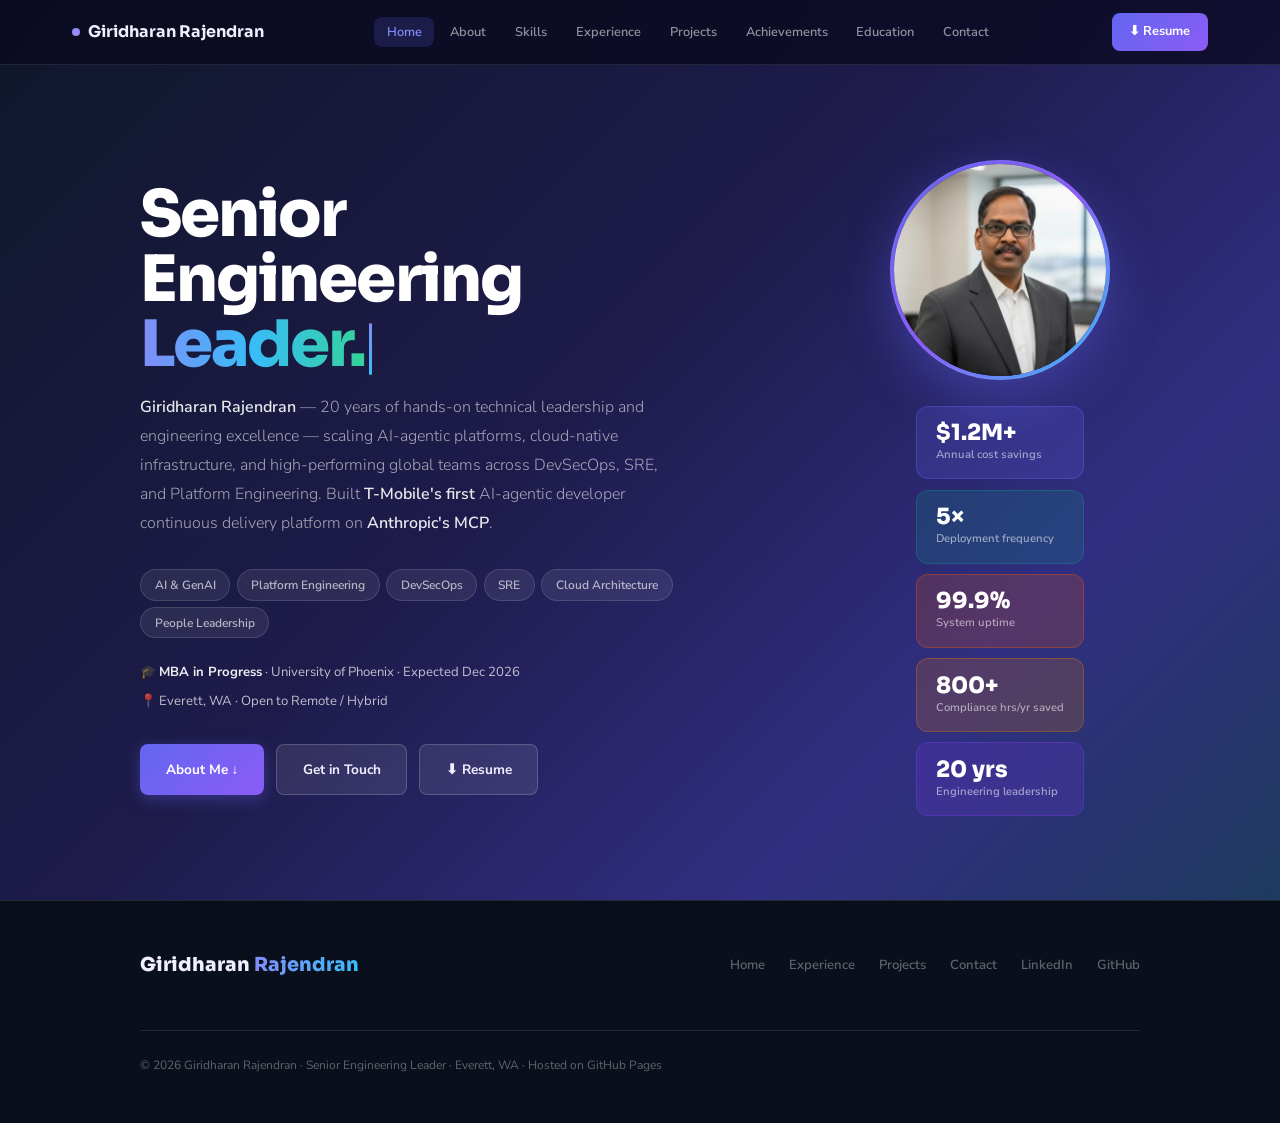
==== commit 9b38b198: "cdp" ====
--- a/index.html
+++ b/index.html
@@ -6,7 +6,7 @@
 <title>Giridharan Rajendran — Senior Engineering Leader | Principal Engineer | Engineering Manager | DevSecOps · SRE · AI Platforms</title>
 
 <!-- ── SEO ── -->
-<meta name="description" content="Senior Engineering Leader and Principal Engineer with 20 years building AI-agentic platforms, cloud-native infrastructure, and high-performing global teams. Built T-Mobile's first AI-agentic developer platform on Anthropic's MCP. $1.2M+ saved · 5× deploys · 99.9% uptime.">
+<meta name="description" content="Senior Engineering Leader and Principal Engineer with 20 years building AI-agentic platforms, cloud-native infrastructure, and high-performing global teams. Built T-Mobile's first AI-agentic developer continuous delivery platform on Anthropic's MCP. $1.2M+ saved · 5× deploys · 99.9% uptime.">
 <meta name="author" content="Giridharan Rajendran">
 <meta name="keywords" content="Engineering Leader, Engineering Manager, Director of Engineering, DevSecOps, SRE, Site Reliability Engineering, Platform Engineering, AI Agentic, Anthropic MCP, Claude API, Generative AI, Kubernetes, Terraform, AWS, Azure, GCP, T-Mobile, Cloud Architecture, FinOps, Zero Trust, CI/CD, GitLab, Principal Engineer, Staff Engineer, Technical Leadership, System Design, Architecture, Platform Architecture, Technical Strategy, Engineering Excellence">
 <link rel="canonical" href="https://giridharan-rajendran.github.io/">
@@ -579,7 +579,7 @@
     <div class="hero-inner">
       <div>
 <h1>Senior<br>Engineering<br><span class="grad" id="typed-role">Leader.</span><span class="typed-cursor"></span></h1>
-        <p class="hero-sub"><strong>Giridharan Rajendran</strong> — 20 years of hands-on technical leadership and engineering excellence — scaling AI-agentic platforms, cloud-native infrastructure, and high-performing global teams across DevSecOps, SRE, and Platform Engineering. Built <strong>T-Mobile's first</strong> AI-agentic developer platform on <strong>Anthropic's MCP</strong>.</p>
+        <p class="hero-sub"><strong>Giridharan Rajendran</strong> — 20 years of hands-on technical leadership and engineering excellence — scaling AI-agentic platforms, cloud-native infrastructure, and high-performing global teams across DevSecOps, SRE, and Platform Engineering. Built <strong>T-Mobile's first</strong> AI-agentic developer continuous delivery platform on <strong>Anthropic's MCP</strong>.</p>
         <div class="hero-tags">
           <span class="htag">AI &amp; GenAI</span><span class="htag">Platform Engineering</span><span class="htag">DevSecOps</span><span class="htag">SRE</span><span class="htag">Cloud Architecture</span><span class="htag">People Leadership</span>
         </div>
@@ -620,7 +620,7 @@
     <div class="about-grid">
       <div class="about-text fade-up">
         <p>I am a <strong>Senior Engineering Leader</strong> with 20 years of experience leading high-performing global teams across cloud infrastructure, SRE, DevSecOps, Platform Engineering, and AI-powered agentic systems.</p>
-        <p>I designed and led an <strong>AI-agentic developer platform</strong> on Anthropic's Model Context Protocol (MCP) — enabling autonomous software delivery through natural language and reducing idea-to-deployment time from days to minutes.</p>
+        <p>I designed and led an <strong>AI-agentic developer continuous delivery platform</strong> on Anthropic's Model Context Protocol (MCP) — enabling autonomous software delivery through natural language and reducing idea-to-deployment time from days to minutes.</p>
         <p>My leadership philosophy is <strong>servant-first</strong>: mentoring engineers into leadership-ready roles, driving genuine employee engagement, and building the organizational trust that lets people do their best work.</p>
         <p>Deep expertise in <strong>multi-cloud architecture</strong> (AWS, Azure, GCP), Kubernetes, IaC, zero trust security, and Generative AI. Currently completing an <strong>MBA at University of Phoenix</strong> (Expected 2026).</p>
         <p>As a hands-on technical leader, I architect systems from first principles — from designing <strong>MCP tool-orchestration layers</strong> and RAG pipelines to defining zero trust security frameworks and multi-cloud disaster recovery architectures. I hold myself to a <strong>Principal Engineer bar</strong>: I write code, review designs, set technical standards, and influence architecture across organizations — not just manage teams.</p>
@@ -724,7 +724,7 @@
         </ul>
         <div class="flagship">
           <div class="flagship-lbl">✦ Flagship Project — CDP Hub AI-Powered Platform Copilot</div>
-          <p>Built an AI-agentic developer platform at T-Mobile on Anthropic's MCP — enabling autonomous delivery through natural language. 15+ REST APIs invoked by Claude, Cursor, and GPT-4o. <strong>Idea-to-deployment: days → minutes.</strong></p>
+          <p>Built an AI-agentic developer continuous delivery platform at T-Mobile on Anthropic's MCP — enabling autonomous delivery through natural language. 15+ REST APIs invoked by Claude, Cursor, and GPT-4o. <strong>Idea-to-deployment: days → minutes.</strong></p>
           <div class="stack">Python · FastAPI · Anthropic MCP · Claude API · Azure OpenAI · ChromaDB · GitLab API · Next.js · Kubernetes</div>
         </div>
         <ul>
@@ -890,7 +890,7 @@
         <div class="proj-img bg1">🤖</div>
         <div class="proj-body">
           <h3>CDP Hub — AI Agentic Developer Platform</h3>
-          <p>An AI-agentic developer platform at T-Mobile on Anthropic's MCP. Exposes 15+ REST API capabilities (CI/CD telemetry, RAG-powered docs, GitLab automation) invoked autonomously by Claude, Cursor, and GPT-4o.</p>
+          <p>An AI-agentic developer continuous delivery platform at T-Mobile on Anthropic's MCP. Exposes 15+ REST API capabilities (CI/CD telemetry, RAG-powered docs, GitLab automation) invoked autonomously by Claude, Cursor, and GPT-4o.</p>
           <div class="tags"><span class="tag">Anthropic MCP</span><span class="tag">Claude API</span><span class="tag">Azure OpenAI</span><span class="tag">FastAPI</span><span class="tag">ChromaDB</span><span class="tag">Next.js</span><span class="tag">Kubernetes</span></div>
         </div>
         <div class="proj-footer">
@@ -946,7 +946,7 @@
       <div class="achieve-card glass fade-up">
         <span class="achieve-icon">🤖</span>
         <h3>Built an AI-Agentic Developer Platform at T-Mobile</h3>
-        <p>Designed and delivered <strong>CDP Hub</strong> — T-Mobile's first AI-agentic developer platform — on Anthropic's Model Context Protocol (MCP). Exposes 15+ REST API capabilities (CI/CD telemetry, RAG-powered docs, GitLab automation) invoked autonomously by Claude, Cursor, and GPT-4o. <strong>Reduced idea-to-deployment from days to minutes.</strong></p>
+        <p>Designed and delivered <strong>CDP Hub</strong> — T-Mobile's first AI-agentic developer continuous delivery platform — on Anthropic's Model Context Protocol (MCP). Exposes 15+ REST API capabilities (CI/CD telemetry, RAG-powered docs, GitLab automation) invoked autonomously by Claude, Cursor, and GPT-4o. <strong>Reduced idea-to-deployment from days to minutes.</strong></p>
         <div class="year">T-Mobile · Flagship Innovation · 2024</div>
       </div>
       <div class="achieve-card glass fade-up">
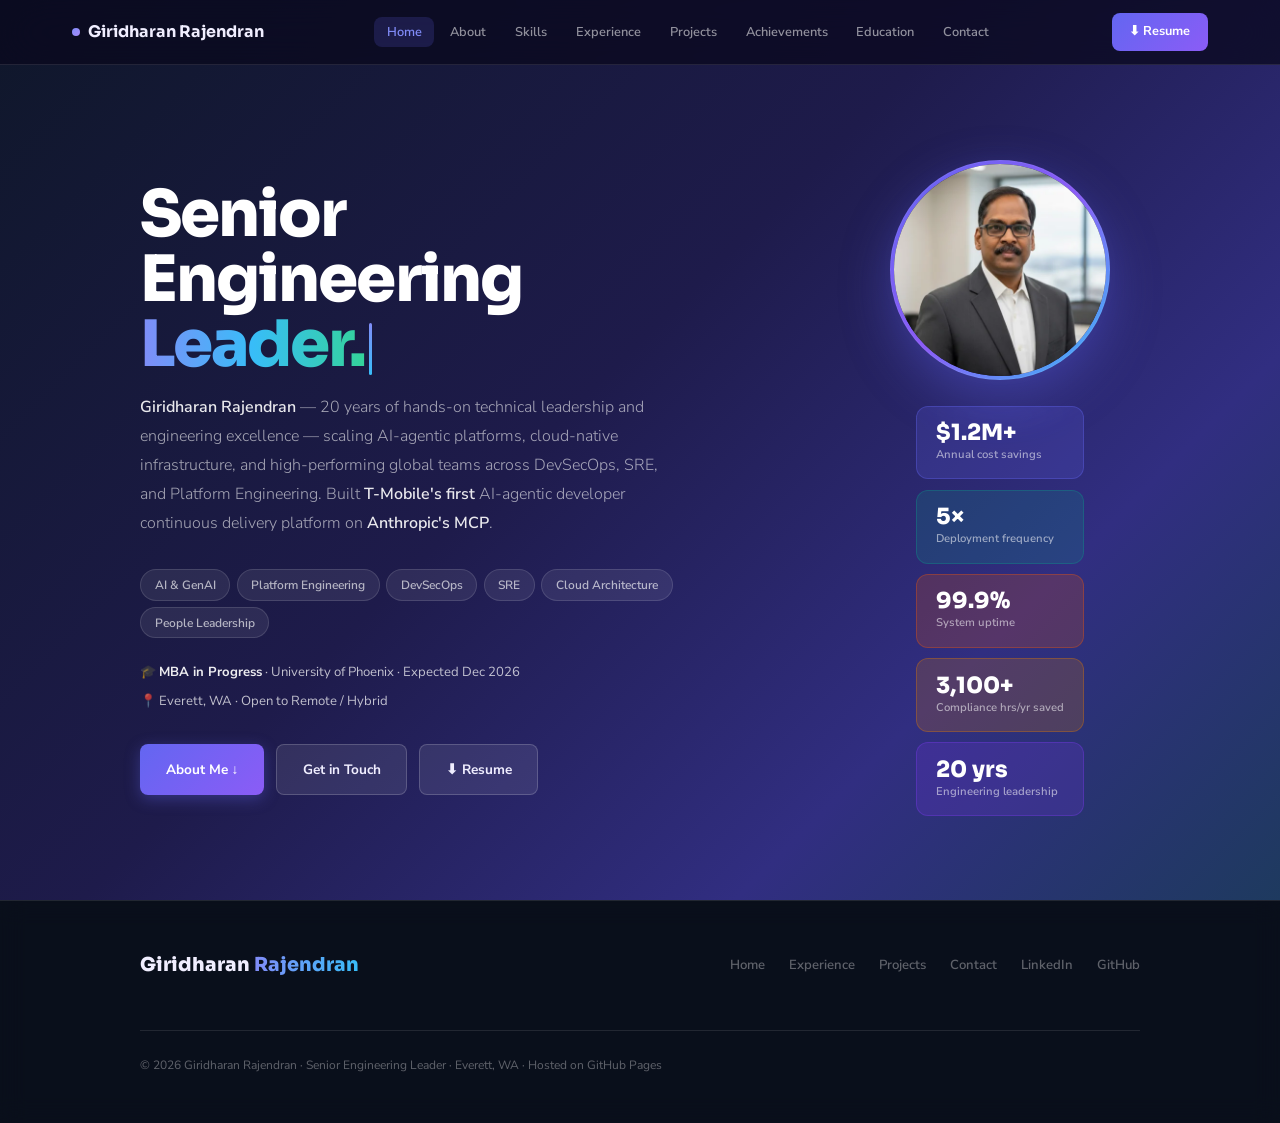
==== commit e497a77c: "updates on the awards" ====
--- a/index.html
+++ b/index.html
@@ -398,6 +398,9 @@
 .achieve-card:nth-child(5)::before{background:linear-gradient(90deg,#EC4899,#E11D48);}
 .achieve-card:nth-child(6)::before{background:linear-gradient(90deg,#F97316,#EAB308);}
 .achieve-card:nth-child(7)::before{background:linear-gradient(90deg,#8B5CF6,#6366F1);}
+.achieve-card:nth-child(8)::before{background:linear-gradient(90deg,#0D9488,#0EA5E9);}
+.achieve-card:nth-child(9)::before{background:linear-gradient(90deg,#E11D48,#DB2777);}
+.achieve-card:nth-child(10)::before{background:linear-gradient(90deg,#D97706,#EA580C);}
 .achieve-icon{font-size:1.9rem;margin-bottom:0.7rem;display:block;}
 .achieve-card h3{font-family:'Sora',sans-serif;font-size:0.93rem;font-weight:700;margin-bottom:0.35rem;color:var(--text);}
 .achieve-card p{font-size:0.82rem;color:var(--muted);font-weight:300;line-height:1.6;}
@@ -605,7 +608,7 @@
           <div class="stat-card c1"><div class="stat-num">$1.2M+</div><div class="stat-lbl">Annual cost savings</div></div>
           <div class="stat-card c2"><div class="stat-num">5×</div><div class="stat-lbl">Deployment frequency</div></div>
           <div class="stat-card c3"><div class="stat-num">99.9%</div><div class="stat-lbl">System uptime</div></div>
-          <div class="stat-card c4"><div class="stat-num">800+</div><div class="stat-lbl">Compliance hrs/yr saved</div></div>
+          <div class="stat-card c4"><div class="stat-num">3,100+</div><div class="stat-lbl">Compliance hrs/yr saved</div></div>
           <div class="stat-card c5"><div class="stat-num">20 yrs</div><div class="stat-lbl">Engineering leadership</div></div>
         </div>
       </div>
@@ -724,13 +727,13 @@
         </ul>
         <div class="flagship">
           <div class="flagship-lbl">✦ Flagship Project — CDP Hub AI-Powered Platform Copilot</div>
-          <p>Built an AI-agentic developer continuous delivery platform at T-Mobile on Anthropic's MCP — enabling autonomous delivery through natural language. 15+ REST APIs invoked by Claude, Cursor, and GPT-4o. <strong>Idea-to-deployment: days → minutes.</strong></p>
+          <p>Built an AI-agentic developer continuous delivery platform at T-Mobile on Anthropic's MCP — enabling autonomous delivery through natural language. 22+ CDP tools invoked autonomously by Claude, Cursor, and GPT-4o. <strong>Idea-to-deployment: days → minutes.</strong></p>
           <div class="stack">Python · FastAPI · Anthropic MCP · Claude API · Azure OpenAI · ChromaDB · GitLab API · Next.js · Kubernetes</div>
         </div>
         <ul>
           <li>Improved <strong>deployment frequency 5×</strong> and build reliability 60% with cloud-native GitLab CI/CD and zero trust controls.</li>
           <li>Reduced <strong>MTTR 45%</strong>, outages 30% YoY; maintained <strong>99.9% uptime</strong> on mission-critical systems.</li>
-          <li>Automated 90% of SOX controls via policy-as-code — saving <strong>800+ engineering hours annually</strong>.</li>
+          <li>Automated SOX CM.02/CM.03 controls across 22 SOX applications via policy-as-code — saving <strong>3,100+ compliance hours annually</strong>, 100% audit readiness, zero findings.</li>
           <li>KPI dashboards reduced stakeholder reporting time by 75%; established OKR-driven execution frameworks.</li>
         </ul>
       </div>
@@ -890,7 +893,7 @@
         <div class="proj-img bg1">🤖</div>
         <div class="proj-body">
           <h3>CDP Hub — AI Agentic Developer Platform</h3>
-          <p>An AI-agentic developer continuous delivery platform at T-Mobile on Anthropic's MCP. Exposes 15+ REST API capabilities (CI/CD telemetry, RAG-powered docs, GitLab automation) invoked autonomously by Claude, Cursor, and GPT-4o.</p>
+          <p>An AI-agentic developer continuous delivery platform at T-Mobile on Anthropic's MCP. Exposes 22+ CDP tools (CI/CD telemetry, RAG-powered docs, GitLab automation) invoked autonomously by Claude, Cursor, and GPT-4o.</p>
           <div class="tags"><span class="tag">Anthropic MCP</span><span class="tag">Claude API</span><span class="tag">Azure OpenAI</span><span class="tag">FastAPI</span><span class="tag">ChromaDB</span><span class="tag">Next.js</span><span class="tag">Kubernetes</span></div>
         </div>
         <div class="proj-footer">
@@ -930,7 +933,7 @@
           <div class="tags"><span class="tag">Policy-as-Code</span><span class="tag">Terraform</span><span class="tag">Python</span><span class="tag">Ansible</span></div>
         </div>
         <div class="proj-footer">
-          <span class="proj-metric">⏱️ 800+ engineering hrs saved / yr</span>
+          <span class="proj-metric">⏱️ 3,100+ compliance hrs saved / yr</span>
           <span class="proj-internal">Internal · T-Mobile</span>
         </div>
       </div>
@@ -944,9 +947,27 @@
     <div class="sec-hdr fade-up"><div class="sec-label pink">Career Impact</div><h2>Measurable <span>achievements</span></h2><p style="color:var(--muted);margin-top:0.4rem;font-size:0.93rem;">Real, audited business outcomes delivered across 20 years of engineering leadership — drawn straight from my résumé.</p></div>
     <div class="achieve-grid">
       <div class="achieve-card glass fade-up">
+        <span class="achieve-icon">🏆</span>
+        <h3>T-Mobile MVP Award — Q2 2026</h3>
+        <p>Recognized by T-Mobile for <strong>outstanding overall platform impact and customer experience improvement</strong> — awarded for driving CDP Hub platform adoption, AI agentic innovation, and measurable business outcomes across engineering teams.</p>
+        <div class="year">T-Mobile · Q2 2026</div>
+      </div>
+      <div class="achieve-card glass fade-up">
+        <span class="achieve-icon">🎓</span>
+        <h3>University of Phoenix President's List &amp; Dean's List</h3>
+        <p>Achieved <strong>President's List standing (Jan–Jun 2026)</strong> — highest academic recognition in the MBA program — while working full-time as Senior Engineering Leader at T-Mobile. Also earned the Dean's List for exceptional academic achievement.</p>
+        <div class="year">University of Phoenix · 2026</div>
+      </div>
+      <div class="achieve-card glass fade-up">
+        <span class="achieve-icon">🎤</span>
+        <h3>Speaker at GitLab Commit — Global DevOps Conference</h3>
+        <p>Represented T-Mobile presenting <strong>"Build Together, Grow Together — Inner Source Templates"</strong> at GitLab Commit. Featured by GitLab (1.1M+ followers) — 73 engagements and 18 comments from the global DevOps community.</p>
+        <div class="year">GitLab Commit · Global Conference</div>
+      </div>
+      <div class="achieve-card glass fade-up">
         <span class="achieve-icon">🤖</span>
         <h3>Built an AI-Agentic Developer Platform at T-Mobile</h3>
-        <p>Designed and delivered <strong>CDP Hub</strong> — T-Mobile's first AI-agentic developer continuous delivery platform — on Anthropic's Model Context Protocol (MCP). Exposes 15+ REST API capabilities (CI/CD telemetry, RAG-powered docs, GitLab automation) invoked autonomously by Claude, Cursor, and GPT-4o. <strong>Reduced idea-to-deployment from days to minutes.</strong></p>
+        <p>Designed and delivered <strong>CDP Hub</strong> — T-Mobile's first AI-agentic developer continuous delivery platform — on Anthropic's Model Context Protocol (MCP). Exposes <strong>22+ CDP tools</strong> (CI/CD telemetry, RAG-powered docs, GitLab automation, Jira integration) invoked autonomously by Claude, Cursor, and GPT-4o. <strong>Reduced support tickets 70%</strong>; accelerated software delivery across T-Mobile engineering teams.</p>
         <div class="year">T-Mobile · Flagship Innovation · 2024</div>
       </div>
       <div class="achieve-card glass fade-up">
@@ -969,8 +990,8 @@
       </div>
       <div class="achieve-card glass fade-up">
         <span class="achieve-icon">🔒</span>
-        <h3>800+ Engineering Hours Saved Annually</h3>
-        <p>Automated <strong>90% of SOX controls</strong> via policy-as-code and IaC — freeing 800+ engineering hours every year while strengthening audit posture and shift-left DevSecOps practices.</p>
+        <h3>3,100+ Compliance Hours Saved Annually</h3>
+        <p>Automated SOX CM.02/CM.03 Change and Configuration Management controls across <strong>22 SOX applications</strong> via policy-as-code — saving 3,100+ compliance hours annually (264+ hrs/month), achieving <strong>100% audit readiness</strong> with zero findings.</p>
         <div class="year">T-Mobile · 2022 – Present</div>
       </div>
       <div class="achieve-card glass fade-up">
@@ -1000,7 +1021,7 @@
   <div class="sec"><div class="container">
     <div class="sec-hdr fade-up"><div class="sec-label sky">Education</div><h2>Academic &amp; <span>certifications</span></h2></div>
     <div class="edu-grid fade-up">
-      <div class="edu-card glass"><div class="edu-badge">In Progress · Dec 2026</div><h3>Master of Business Administration (MBA)</h3><div class="school">University of Phoenix · Data Analysis &amp; Digital Economy</div></div>
+      <div class="edu-card glass"><div class="edu-badge">In Progress · Dec 2026 · President's List &amp; Dean's List</div><h3>Master of Business Administration (MBA)</h3><div class="school">University of Phoenix · President's List Jan–Jun 2026 · Highest academic standing while working full-time</div></div>
       <div class="edu-card glass"><div class="edu-badge">2021</div><h3>Post Graduate Program — Cloud Computing</h3><div class="school">University of Texas at Austin</div></div>
       <div class="edu-card glass"><div class="edu-badge">2005</div><h3>B.E. — Electronics &amp; Communication Engineering</h3><div class="school">Anna University, India</div></div>
       <div class="edu-card glass"><div class="edu-badge">Leadership</div><h3>Leadership Development Program</h3><div class="school">Bothell University, Washington State</div></div>
@@ -1009,8 +1030,11 @@
       <div class="sec-label indigo" style="margin-bottom:1.2rem;">Certifications &amp; Training</div>
       <div class="cert-grid">
         <div class="cert-item glass"><div class="c-check">✓</div>Generative AI &amp; ML Fundamentals</div>
-        <div class="cert-item glass"><div class="c-check">✓</div>Agentic AI</div>
-        <div class="cert-item glass"><div class="c-check">✓</div>AI Risk Management</div>
+        <div class="cert-item glass"><div class="c-check">✓</div>Agentic AI (2026)</div>
+        <div class="cert-item glass"><div class="c-check">✓</div>AI Risk Management (2026)</div>
+        <div class="cert-item glass"><div class="c-check">✓</div>Databricks Generative AI Fundamentals (2024)</div>
+        <div class="cert-item glass"><div class="c-check">✓</div>ML &amp; Supervised Learning — Skillsoft</div>
+        <div class="cert-item glass"><div class="c-check">✓</div>AI Ethical Challenges &amp; Risks — Skillsoft</div>
         <div class="cert-item glass"><div class="c-check">✓</div>GitLab Certified Git Associate</div>
         <div class="cert-item glass"><div class="c-check">✓</div>Red Hat Certified Engineer (RHCE)</div>
         <div class="cert-item glass"><div class="c-check">✓</div>SRE Management</div>
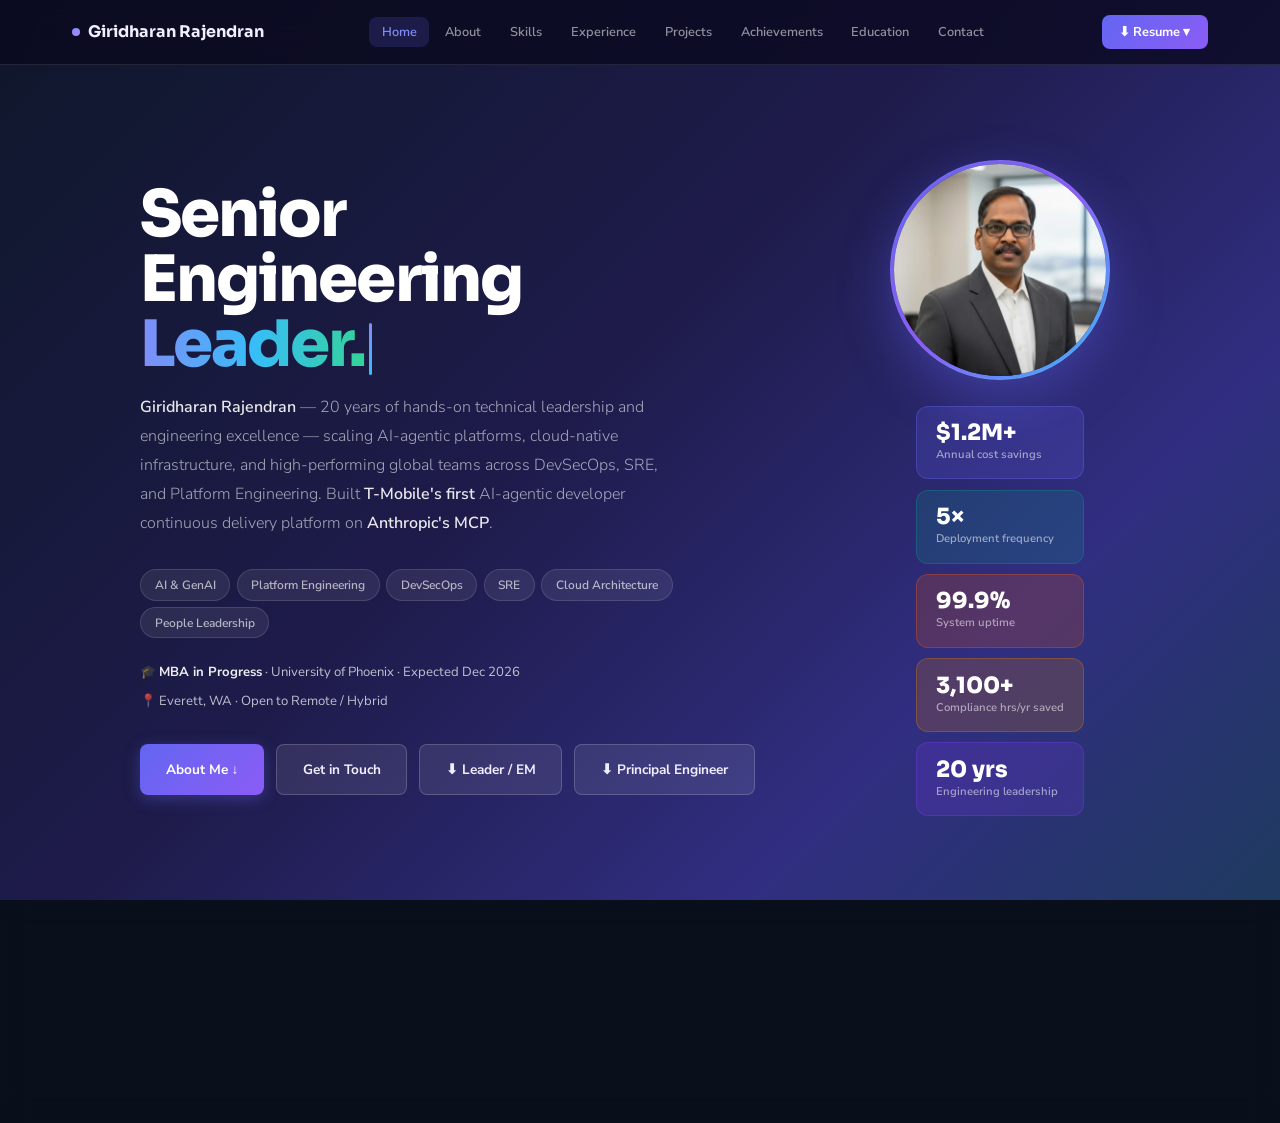
==== commit 1d195c65: "added resumes" ====
--- a/index.html
+++ b/index.html
@@ -502,6 +502,17 @@
 .copy-btn:hover{color:var(--indigo);background:var(--indigo-bg);border-color:var(--indigo-border);}
 .copy-btn.copied{color:var(--emerald);border-color:var(--emerald-border);background:var(--emerald-bg);}
 
+/* ══ RESUME DROPDOWN ══ */
+.nav-resume-dd{position:relative;flex-shrink:0;}
+.nav-resume-menu{display:none;position:absolute;top:calc(100% + 8px);right:0;background:rgba(8,6,25,0.97);backdrop-filter:blur(28px);border:1px solid var(--border2);border-radius:10px;min-width:200px;overflow:hidden;z-index:300;box-shadow:0 8px 32px rgba(0,0,0,0.45);}
+.nav-resume-dd:hover .nav-resume-menu,.nav-resume-menu.open{display:block;}
+.nav-resume-menu a{display:flex;align-items:center;gap:0.5rem;padding:0.7rem 1rem;font-size:0.8rem;font-weight:600;color:var(--muted);text-decoration:none;transition:all 0.15s;border-bottom:1px solid var(--border);}
+.nav-resume-menu a:last-child{border-bottom:none;}
+.nav-resume-menu a:hover{color:var(--text);background:rgba(255,255,255,0.08);}
+.nav-resume-menu .rm-label{font-size:0.65rem;font-weight:700;text-transform:uppercase;letter-spacing:0.07em;padding:0.18rem 0.5rem;border-radius:4px;}
+.nav-resume-menu .rm-leader{background:var(--indigo-bg);color:var(--indigo);}
+.nav-resume-menu .rm-pe{background:var(--teal-bg);color:var(--teal);}
+
 /* ══════════ RESPONSIVE ══════════ */
 @media(max-width:900px){
   .nav-inner{padding:0 1rem;}
@@ -557,7 +568,13 @@
       <button class="nav-tab" onclick="showPage('education')">Education</button>
       <button class="nav-tab" onclick="showPage('contact')">Contact</button>
     </div>
-    <a href="giridharan-rajendran-resume.pdf" download class="nav-cta">⬇ Resume</a>
+    <div class="nav-resume-dd">
+      <button class="nav-cta" onclick="toggleResumeDD(event)">⬇ Resume ▾</button>
+      <div class="nav-resume-menu" id="nav-resume-menu">
+        <a href="Giridharan_Rajendran_Resume_Leader.pdf" download><span class="rm-label rm-leader">Leader / EM</span> Engineering Leader</a>
+        <a href="Giri_Resume_Principal_Engineer.pdf" download><span class="rm-label rm-pe">Principal</span> Principal Engineer</a>
+      </div>
+    </div>
     <button class="nav-hamburger" id="nav-hamburger" aria-label="Toggle navigation" onclick="toggleMobileNav()">
       <span></span><span></span><span></span>
     </button>
@@ -593,7 +610,8 @@
         <div class="btn-group">
           <button class="btn btn-primary" onclick="showPage('about')">About Me ↓</button>
           <button class="btn btn-ghost" onclick="showPage('contact')">Get in Touch</button>
-          <a href="giridharan-rajendran-resume.pdf" download class="btn btn-ghost">⬇ Resume</a>
+          <a href="Giridharan_Rajendran_Resume_Leader.pdf" download class="btn btn-ghost">⬇ Leader / EM</a>
+          <a href="Giri_Resume_Principal_Engineer.pdf" download class="btn btn-ghost">⬇ Principal Engineer</a>
         </div>
       </div>
       <div class="hero-right">
@@ -672,7 +690,8 @@
         </div>
         <div style="margin-top:1rem;display:flex;gap:0.75rem;">
           <button class="btn btn-primary" onclick="showPage('contact')" style="flex:1;">✉️ Get in Touch</button>
-          <a href="giridharan-rajendran-resume.pdf" download class="btn btn-ghost" style="flex:1;">⬇ Resume</a>
+          <a href="Giridharan_Rajendran_Resume_Leader.pdf" download class="btn btn-ghost" style="flex:1;">⬇ Leader / EM</a>
+          <a href="Giri_Resume_Principal_Engineer.pdf" download class="btn btn-ghost" style="flex:1;">⬇ Principal Eng</a>
         </div>
       </div>
     </div>
@@ -1092,7 +1111,8 @@
           <div class="c-row"><div class="c-icon sky2">🔗</div><div class="c-row-text"><div class="lbl">LinkedIn</div><a href="https://linkedin.com/in/giridharan-rajendran" target="_blank" rel="noopener noreferrer">linkedin.com/in/giridharan-rajendran</a></div></div>
           <div class="c-row"><div class="c-icon ind">🐙</div><div class="c-row-text"><div class="lbl">GitHub</div><a href="https://github.com/giridharan-rajendran" target="_blank" rel="noopener noreferrer">github.com/giridharan-rajendran</a></div></div>
         </div>
-        <a href="giridharan-rajendran-resume.pdf" download class="btn btn-green" style="width:100%;justify-content:center;">⬇ Download Resume (PDF)</a>
+        <a href="Giridharan_Rajendran_Resume_Leader.pdf" download class="btn btn-green" style="width:100%;justify-content:center;">⬇ Resume — Engineering Leader / EM</a>
+        <a href="Giri_Resume_Principal_Engineer.pdf" download class="btn btn-ghost" style="width:100%;justify-content:center;">⬇ Resume — Principal Engineer</a>
       </div>
     </div>
   </div></div>
@@ -1229,6 +1249,17 @@
   // Start with "Leader." already shown; begin deleting after 2.5s
   setTimeout(() => { deleting = true; tick(); }, 2500);
 })();
+
+// ── Resume dropdown ──
+function toggleResumeDD(e) {
+  e.stopPropagation();
+  const menu = document.getElementById('nav-resume-menu');
+  if (menu) menu.classList.toggle('open');
+}
+document.addEventListener('click', () => {
+  const menu = document.getElementById('nav-resume-menu');
+  if (menu) menu.classList.remove('open');
+});
 
 // ── Copy email ──
 function copyEmail(email, btn) {
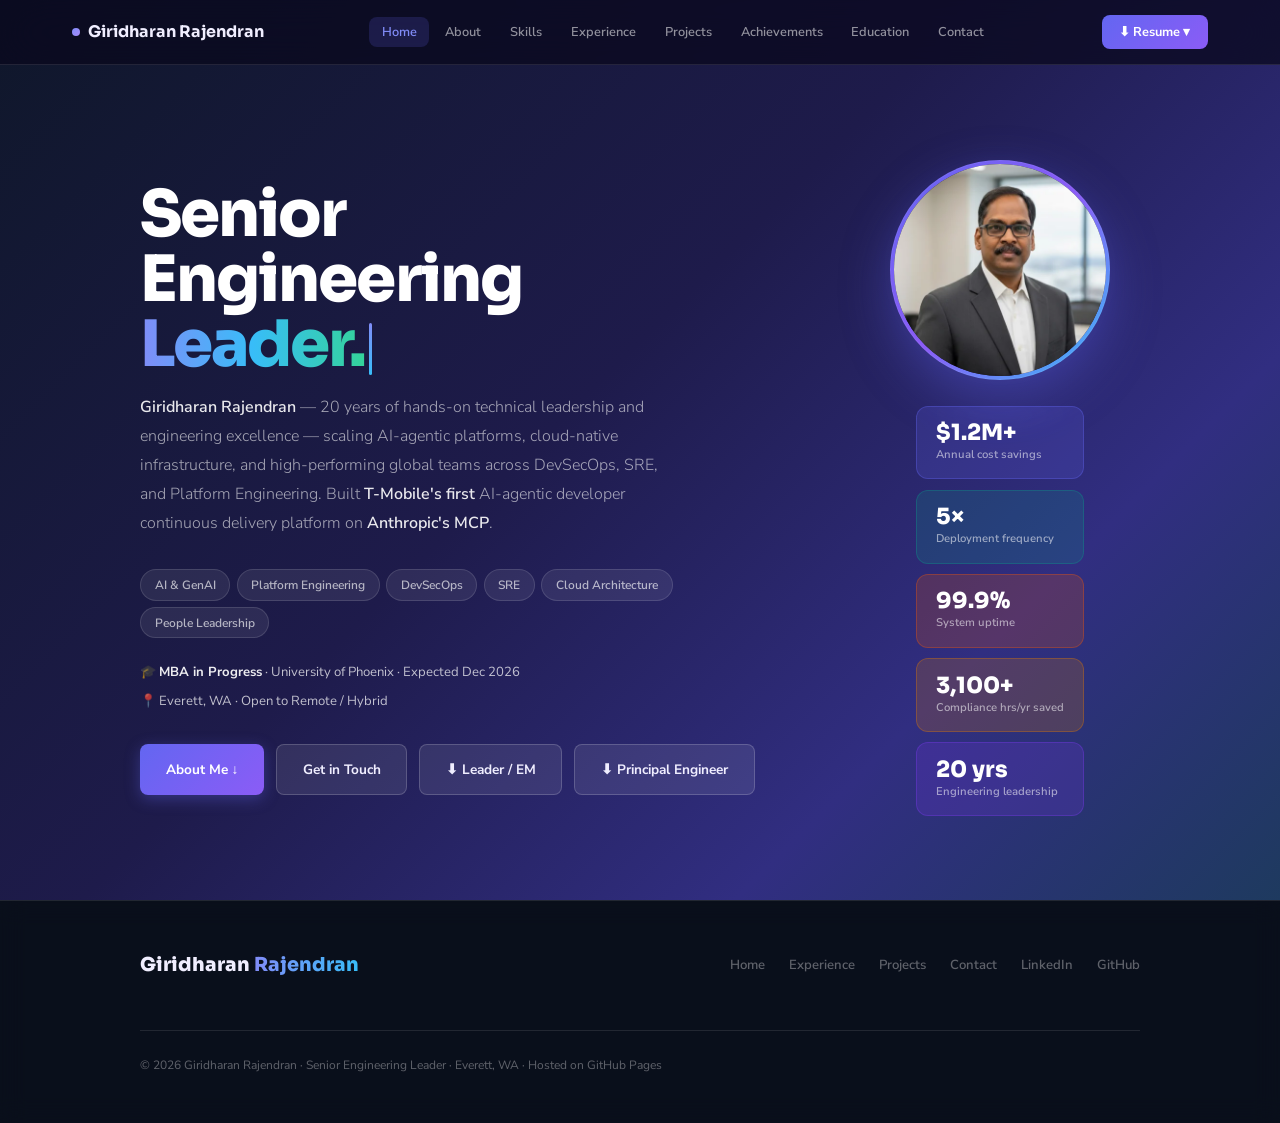
==== commit 85d02e5e: "data points aligned with resume" ====
--- a/index.html
+++ b/index.html
@@ -640,17 +640,18 @@
     <div class="sec-hdr fade-up"><div class="sec-label indigo">About Me</div><h2>Engineering excellence, <span>people-first</span> leadership</h2></div>
     <div class="about-grid">
       <div class="about-text fade-up">
-        <p>I am a <strong>Senior Engineering Leader</strong> with 20 years of experience leading high-performing global teams across cloud infrastructure, SRE, DevSecOps, Platform Engineering, and AI-powered agentic systems.</p>
-        <p>I designed and led an <strong>AI-agentic developer continuous delivery platform</strong> on Anthropic's Model Context Protocol (MCP) — enabling autonomous software delivery through natural language and reducing idea-to-deployment time from days to minutes.</p>
-        <p>My leadership philosophy is <strong>servant-first</strong>: mentoring engineers into leadership-ready roles, driving genuine employee engagement, and building the organizational trust that lets people do their best work.</p>
-        <p>Deep expertise in <strong>multi-cloud architecture</strong> (AWS, Azure, GCP), Kubernetes, IaC, zero trust security, and Generative AI. Currently completing an <strong>MBA at University of Phoenix</strong> (Expected 2026).</p>
-        <p>As a hands-on technical leader, I architect systems from first principles — from designing <strong>MCP tool-orchestration layers</strong> and RAG pipelines to defining zero trust security frameworks and multi-cloud disaster recovery architectures. I hold myself to a <strong>Principal Engineer bar</strong>: I write code, review designs, set technical standards, and influence architecture across organizations — not just manage teams.</p>
+        <p>I am a <strong>Senior Engineering Leader and Principal Engineer</strong> with 20 years building and scaling high-performing global engineering teams across cloud infrastructure, SRE, DevSecOps, Platform Engineering, and AI-powered agentic systems.</p>
+        <p>Pioneered <strong>T-Mobile's first AI-agentic developer continuous delivery platform</strong> on Anthropic's Model Context Protocol (MCP) — independently designed full system architecture: MCP tool-orchestration layer, RAG pipeline, REST API specifications, and zero trust security boundaries. Impact: <strong>$1.2M+ cost savings, 5× deployments, 45% MTTR reduction, 3,100+ compliance hours saved annually</strong>.</p>
+        <p>Proven people manager: led <strong>12-member SRE team</strong> and <strong>14-person cross-functional team</strong>; drove hiring, performance management, career development, and succession planning — team satisfaction <strong>+25% YoY</strong>, engineers promoted into leadership roles.</p>
+        <p>My leadership philosophy is <strong>servant-first</strong>: mentoring engineers into leadership-ready roles, driving genuine employee engagement, and building the organizational trust that lets people do their best work. Trusted <strong>C-suite partner</strong> for strategic planning, executive communication, and OKR-driven engineering roadmaps.</p>
+        <p>As a hands-on technical leader, I architect systems from first principles — from designing <strong>MCP tool-orchestration layers</strong> and RAG pipelines to defining zero trust security frameworks and multi-cloud disaster recovery architectures. I set cross-org technical standards, run architecture review boards, and influence engineering excellence across 40+ agile teams.</p>
+        <p>Currently completing an <strong>MBA at University of Phoenix</strong> — <strong>President's List &amp; Dean's List</strong> (Jan–Jun 2026). Recipient of the <strong>T-Mobile MVP Award Q2 2026</strong>. Speaker at <strong>GitLab Commit</strong> global DevOps conference.</p>
         <div style="margin-top:2rem;padding:1.3rem 1.5rem;border-radius:12px;background:rgba(56,189,248,0.07);border:1.5px solid rgba(56,189,248,0.2);margin-bottom:2rem;">
           <div style="font-size:0.68rem;font-weight:700;letter-spacing:0.1em;text-transform:uppercase;color:var(--sky);margin-bottom:0.6rem;">Engineering Philosophy</div>
           <p style="font-size:0.9rem;color:var(--muted);line-height:1.8;font-weight:300;font-style:italic;">"I believe great platform engineering sits at the intersection of technical rigor and human impact. I design for reliability first, automate everything repeatable, and measure outcomes in business terms. Whether architecting an AI-agentic system or scaling a team, I apply the same principle — build it right, make it observable, and own it end to end."</p>
         </div>
         <div style="margin-top:2rem;"><div class="sec-label teal" style="margin-bottom:1rem;">Core Skills</div>
-          <div class="tags"><span class="tag">People Management</span><span class="tag">Anthropic MCP</span><span class="tag">Claude API</span><span class="tag">AWS / Azure / GCP</span><span class="tag">Kubernetes</span><span class="tag">GitLab CI/CD</span><span class="tag">Terraform</span><span class="tag">Python</span><span class="tag">Zero Trust Security</span><span class="tag">SLI/SLO/SLA</span><span class="tag">RAG / LLM</span><span class="tag">FinOps</span></div>
+          <div class="tags"><span class="tag">Anthropic MCP</span><span class="tag">Claude API</span><span class="tag">RAG / LLM</span><span class="tag">ChromaDB</span><span class="tag">Vector Databases</span><span class="tag">AWS / Azure / GCP</span><span class="tag">Kubernetes (EKS, AKS)</span><span class="tag">Docker</span><span class="tag">Helm</span><span class="tag">Istio</span><span class="tag">Terraform</span><span class="tag">Pulumi</span><span class="tag">Ansible</span><span class="tag">Python</span><span class="tag">Golang</span><span class="tag">FastAPI</span><span class="tag">Next.js</span><span class="tag">Backstage.io</span><span class="tag">GitLab CI/CD</span><span class="tag">ArgoCD</span><span class="tag">GitOps</span><span class="tag">Jenkins</span><span class="tag">CircleCI</span><span class="tag">SonarQube</span><span class="tag">SAST / DAST</span><span class="tag">Zero Trust Security</span><span class="tag">SLI/SLO/SLA</span><span class="tag">Grafana</span><span class="tag">Prometheus</span><span class="tag">Datadog</span><span class="tag">Splunk</span><span class="tag">FinOps</span></div>
         </div>
         <div style="margin-top:2rem;"><div class="sec-label violet" style="margin-bottom:1rem;">Leadership Competencies</div>
           <div class="tags">
@@ -705,19 +706,19 @@
     <div class="skills-grid">
       <div class="sk-card glass s1 fade-up">
         <div class="sk-head"><div class="sk-ico">🤖</div><h3>AI &amp; Agentic Platforms</h3></div>
-        <div class="tags"><span class="tag">Anthropic MCP</span><span class="tag">Claude API</span><span class="tag">Azure OpenAI</span><span class="tag">FastAPI</span><span class="tag">ChromaDB</span><span class="tag">RAG / LLM</span><span class="tag">GPT-4o</span><span class="tag">Cursor AI</span><span class="tag">Generative AI</span></div>
+        <div class="tags"><span class="tag">Anthropic MCP</span><span class="tag">Claude API</span><span class="tag">Claude Code</span><span class="tag">Azure OpenAI</span><span class="tag">FastAPI</span><span class="tag">ChromaDB</span><span class="tag">Vector Databases</span><span class="tag">RAG / LLM</span><span class="tag">GPT-4o</span><span class="tag">Cursor AI</span><span class="tag">Generative AI</span><span class="tag">Prompt Engineering</span></div>
       </div>
       <div class="sk-card glass s2 fade-up">
         <div class="sk-head"><div class="sk-ico">☁️</div><h3>Cloud &amp; Infrastructure</h3></div>
-        <div class="tags"><span class="tag">AWS</span><span class="tag">Azure</span><span class="tag">GCP</span><span class="tag">Kubernetes</span><span class="tag">Terraform</span><span class="tag">IaC</span><span class="tag">FinOps</span><span class="tag">Multi-cloud</span><span class="tag">Helm</span></div>
+        <div class="tags"><span class="tag">AWS (EC2, EKS, S3, Lambda)</span><span class="tag">Azure (AKS, ADO, Key Vault)</span><span class="tag">GCP</span><span class="tag">Kubernetes</span><span class="tag">Docker</span><span class="tag">Helm</span><span class="tag">Istio</span><span class="tag">Terraform</span><span class="tag">Pulumi</span><span class="tag">Ansible</span><span class="tag">IaC</span><span class="tag">FinOps</span><span class="tag">Multi-cloud</span><span class="tag">High Availability</span><span class="tag">Disaster Recovery</span></div>
       </div>
       <div class="sk-card glass s3 fade-up">
         <div class="sk-head"><div class="sk-ico">🔄</div><h3>DevSecOps &amp; CI/CD</h3></div>
-        <div class="tags"><span class="tag">GitLab CI/CD</span><span class="tag">ArgoCD</span><span class="tag">SAST / DAST</span><span class="tag">Policy-as-Code</span><span class="tag">Ansible</span><span class="tag">Shift-Left Security</span><span class="tag">Zero Trust</span><span class="tag">Python</span></div>
+        <div class="tags"><span class="tag">GitLab CI/CD</span><span class="tag">Jenkins</span><span class="tag">CircleCI</span><span class="tag">ArgoCD</span><span class="tag">GitOps</span><span class="tag">SAST / DAST</span><span class="tag">SonarQube</span><span class="tag">Policy-as-Code</span><span class="tag">Shift-Left Security</span><span class="tag">Zero Trust</span><span class="tag">SOX Compliance</span><span class="tag">Python</span><span class="tag">Golang</span></div>
       </div>
       <div class="sk-card glass s4 fade-up">
         <div class="sk-head"><div class="sk-ico">📊</div><h3>SRE &amp; Observability</h3></div>
-        <div class="tags"><span class="tag">SLI / SLO / SLA</span><span class="tag">Grafana</span><span class="tag">Prometheus</span><span class="tag">Datadog</span><span class="tag">Splunk</span><span class="tag">Chaos Engineering</span><span class="tag">Incident Mgmt</span><span class="tag">MTTR</span></div>
+        <div class="tags"><span class="tag">SLI / SLO / SLA</span><span class="tag">Grafana</span><span class="tag">Prometheus</span><span class="tag">Datadog</span><span class="tag">Splunk</span><span class="tag">Chaos Engineering</span><span class="tag">Blameless Postmortems</span><span class="tag">Incident Management</span><span class="tag">MTTR Reduction</span><span class="tag">DORA Metrics</span></div>
       </div>
       <div class="sk-card glass s5 fade-up">
         <div class="sk-head"><div class="sk-ico">🔒</div><h3>Security &amp; Compliance</h3></div>
@@ -725,7 +726,7 @@
       </div>
       <div class="sk-card glass s6 fade-up">
         <div class="sk-head"><div class="sk-ico">👥</div><h3>Engineering Leadership</h3></div>
-        <div class="tags"><span class="tag">People Management</span><span class="tag">OKR-driven Execution</span><span class="tag">SAFe / Agile</span><span class="tag">Org Design</span><span class="tag">Headcount Planning</span><span class="tag">Succession Planning</span><span class="tag">FinOps</span><span class="tag">Executive Communication</span></div>
+        <div class="tags"><span class="tag">People Management</span><span class="tag">Headcount Planning &amp; Hiring</span><span class="tag">Performance Management</span><span class="tag">Career Development</span><span class="tag">Succession Planning</span><span class="tag">Employee Engagement</span><span class="tag">OKR-driven Execution</span><span class="tag">Architecture Review Boards</span><span class="tag">Engineering Standards</span><span class="tag">DORA Metrics</span><span class="tag">Platform as a Product</span><span class="tag">Technical Mentorship</span><span class="tag">Vendor Management</span><span class="tag">Budget Governance</span><span class="tag">SAFe / Agile</span><span class="tag">Executive Communication</span></div>
       </div>
     </div>
   </div></div>
@@ -745,15 +746,16 @@
           <li>Architected migration of <strong>100+ enterprise workloads</strong> to Azure/Kubernetes — <strong>$1.2M+ in annual savings</strong>, 85% cost reduction.</li>
         </ul>
         <div class="flagship">
-          <div class="flagship-lbl">✦ Flagship Project — CDP Hub AI-Powered Platform Copilot</div>
-          <p>Built an AI-agentic developer continuous delivery platform at T-Mobile on Anthropic's MCP — enabling autonomous delivery through natural language. 22+ CDP tools invoked autonomously by Claude, Cursor, and GPT-4o. <strong>Idea-to-deployment: days → minutes.</strong></p>
-          <div class="stack">Python · FastAPI · Anthropic MCP · Claude API · Azure OpenAI · ChromaDB · GitLab API · Next.js · Kubernetes</div>
+          <div class="flagship-lbl">✦ Flagship Project — CDP Hub AI-Powered Platform</div>
+          <p>Pioneered T-Mobile's official Continuous Delivery Platform (CDP) developer portal — unified interface consolidating GitLab CI/CD tooling, platform observability, self-service automation, and organizational intelligence. Core: <strong>AI assistant powered by Claude</strong> delivering instant answers from CDP documentation, runbooks, pipeline data, and organizational context; Jira integration for ticket creation and tracking; real-time platform monitoring. Built <strong>CDP-MCP Server</strong> enabling developers to connect via Claude Code, VSCode, or Cursor to invoke <strong>22+ CDP tools</strong> autonomously through natural language. <strong>Reduced support tickets 70%</strong>; accelerated software delivery across T-Mobile engineering teams.</p>
+          <div class="stack">Python · FastAPI · Anthropic MCP · Claude API · Azure OpenAI · ChromaDB · GitLab API · Next.js · Kubernetes · Jira API</div>
         </div>
         <ul>
-          <li>Improved <strong>deployment frequency 5×</strong> and build reliability 60% with cloud-native GitLab CI/CD and zero trust controls.</li>
+          <li>Established <strong>technical standards, architecture review boards</strong>, and engineering excellence across 40+ agile teams; defined multi-year cloud-native roadmap aligned with enterprise IT strategy and DORA metrics.</li>
+          <li>Improved <strong>deployment frequency 5×</strong> and build reliability 60% with cloud-native GitLab CI/CD, SAST/DAST, SonarQube, and zero trust controls.</li>
           <li>Reduced <strong>MTTR 45%</strong>, outages 30% YoY; maintained <strong>99.9% uptime</strong> on mission-critical systems.</li>
           <li>Automated SOX CM.02/CM.03 controls across 22 SOX applications via policy-as-code — saving <strong>3,100+ compliance hours annually</strong>, 100% audit readiness, zero findings.</li>
-          <li>KPI dashboards reduced stakeholder reporting time by 75%; established OKR-driven execution frameworks.</li>
+          <li>Delivered <strong>executive KPI dashboards</strong> cutting stakeholder reporting time 75%; drove C-suite stakeholder management and OKR-driven engineering roadmap aligned with T-Mobile's digital transformation.</li>
         </ul>
       </div>
       <div class="t-item c-tel fade-up">
@@ -761,9 +763,9 @@
         <div class="t-header"><span class="t-company">Accenture</span><span class="t-period">Sep 2010 – Oct 2019</span></div>
         <div class="t-role">Associate Manager, Software Engineering</div>
         <ul>
-          <li>Directed <strong>T-Mobile's Rebellion platform modernization</strong> &amp; DevSecOps transformation; cut release cycles by <strong>70%</strong> through automation-first SRE.</li>
-          <li>Led a <strong>14-person cross-functional team</strong>; increased productivity 65% through Agile coaching.</li>
-          <li>Maintained <strong>99.9% SLA</strong> across 52+ applications; boosted incident response by <strong>60%</strong>.</li>
+          <li>People management lead for <strong>14-person cross-functional DevOps team</strong> — hiring, performance reviews, career development; delivery velocity <strong>+65%</strong> through Agile/CI/CD adoption.</li>
+          <li>Directed <strong>T-Mobile's Rebellion platform modernization</strong> — automation frameworks cutting release cycles <strong>70%</strong>; technical standards adopted org-wide through automation-first SRE architecture.</li>
+          <li>Automated 90% of manual ops; maintained <strong>99.9% SLA</strong> across 52+ apps with 24×7 on-call support; monitoring systems boosted incident response <strong>60%</strong>; OKR roadmaps with executive leadership.</li>
         </ul>
       </div>
       <div class="t-item c-vio fade-up">
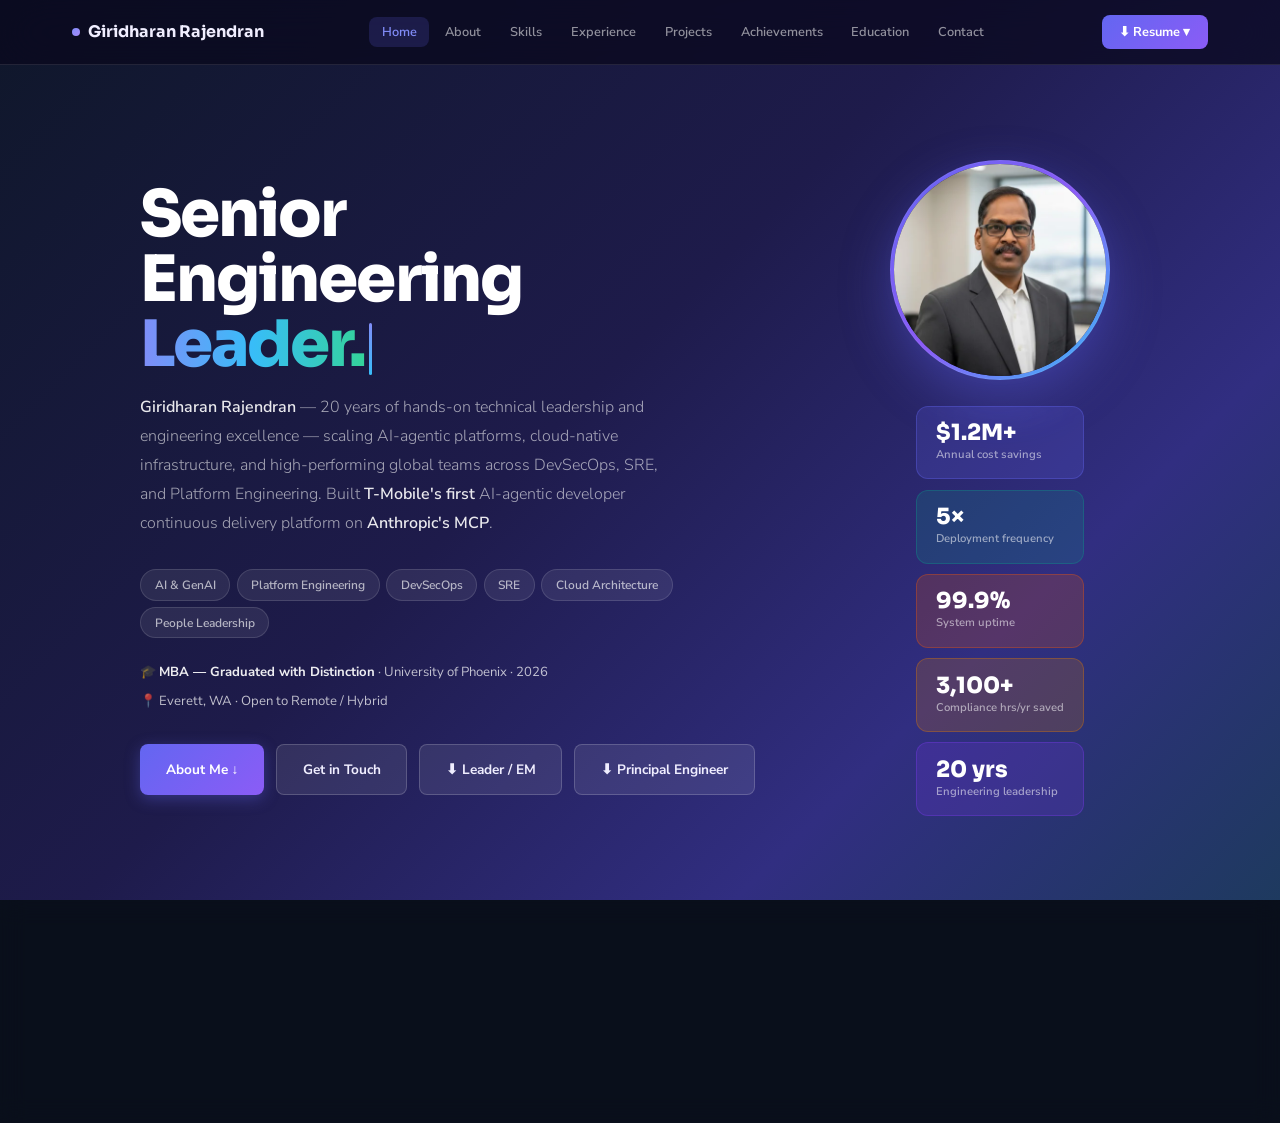
==== commit d61c5abb: "added the updates" ====
--- a/index.html
+++ b/index.html
@@ -604,7 +604,7 @@
           <span class="htag">AI &amp; GenAI</span><span class="htag">Platform Engineering</span><span class="htag">DevSecOps</span><span class="htag">SRE</span><span class="htag">Cloud Architecture</span><span class="htag">People Leadership</span>
         </div>
         <div class="hero-meta">
-          <span class="hero-meta-item">🎓 <strong>MBA in Progress</strong> · University of Phoenix · Expected Dec 2026</span>
+          <span class="hero-meta-item">🎓 <strong>MBA — Graduated with Distinction</strong> · University of Phoenix · 2026</span>
           <span class="hero-meta-item">📍 Everett, WA · Open to Remote / Hybrid</span>
         </div>
         <div class="btn-group">
@@ -641,11 +641,12 @@
     <div class="about-grid">
       <div class="about-text fade-up">
         <p>I am a <strong>Senior Engineering Leader and Principal Engineer</strong> with 20 years building and scaling high-performing global engineering teams across cloud infrastructure, SRE, DevSecOps, Platform Engineering, and AI-powered agentic systems.</p>
-        <p>Pioneered <strong>T-Mobile's first AI-agentic developer continuous delivery platform</strong> on Anthropic's Model Context Protocol (MCP) — independently designed full system architecture: MCP tool-orchestration layer, RAG pipeline, REST API specifications, and zero trust security boundaries. Impact: <strong>$1.2M+ cost savings, 5× deployments, 45% MTTR reduction, 3,100+ compliance hours saved annually</strong>.</p>
+        <p>Pioneered <strong>CDP Hub</strong> — T-Mobile's first AI-agentic developer continuous delivery platform — and built the <strong>CDP-MCP Server</strong> on Anthropic's Model Context Protocol (MCP), deployed in T-Mobile's <strong>tag.ai gateway</strong>. Independently designed the full system architecture: MCP tool-orchestration layer, RAG pipeline, REST API specifications, and zero trust security boundaries — enabling developers to invoke 22+ CDP tools via Claude Code, VSCode, or Cursor through natural language.</p>
+        <p>Overall platform impact: <strong>$1.2M+ cost savings · 5× deployment frequency · 45% MTTR reduction · 3,100+ compliance hours saved annually</strong>.</p>
         <p>Proven people manager: led <strong>12-member SRE team</strong> and <strong>14-person cross-functional team</strong>; drove hiring, performance management, career development, and succession planning — team satisfaction <strong>+25% YoY</strong>, engineers promoted into leadership roles.</p>
         <p>My leadership philosophy is <strong>servant-first</strong>: mentoring engineers into leadership-ready roles, driving genuine employee engagement, and building the organizational trust that lets people do their best work. Trusted <strong>C-suite partner</strong> for strategic planning, executive communication, and OKR-driven engineering roadmaps.</p>
         <p>As a hands-on technical leader, I architect systems from first principles — from designing <strong>MCP tool-orchestration layers</strong> and RAG pipelines to defining zero trust security frameworks and multi-cloud disaster recovery architectures. I set cross-org technical standards, run architecture review boards, and influence engineering excellence across 40+ agile teams.</p>
-        <p>Currently completing an <strong>MBA at University of Phoenix</strong> — <strong>President's List &amp; Dean's List</strong> (Jan–Jun 2026). Recipient of the <strong>T-Mobile MVP Award Q2 2026</strong>. Speaker at <strong>GitLab Commit</strong> global DevOps conference.</p>
+        <p>Earned an <strong>MBA with Distinction from University of Phoenix (2026)</strong> — <strong>President's List &amp; Dean's List</strong> — while working full-time. Recipient of the <strong>T-Mobile MVP Award Q2 2026</strong>. Speaker at <strong>GitLab Commit</strong> global DevOps conference.</p>
         <div style="margin-top:2rem;padding:1.3rem 1.5rem;border-radius:12px;background:rgba(56,189,248,0.07);border:1.5px solid rgba(56,189,248,0.2);margin-bottom:2rem;">
           <div style="font-size:0.68rem;font-weight:700;letter-spacing:0.1em;text-transform:uppercase;color:var(--sky);margin-bottom:0.6rem;">Engineering Philosophy</div>
           <p style="font-size:0.9rem;color:var(--muted);line-height:1.8;font-weight:300;font-style:italic;">"I believe great platform engineering sits at the intersection of technical rigor and human impact. I design for reliability first, automate everything repeatable, and measure outcomes in business terms. Whether architecting an AI-agentic system or scaling a team, I apply the same principle — build it right, make it observable, and own it end to end."</p>
@@ -742,20 +743,35 @@
         <div class="t-header"><span class="t-company">T-Mobile USA</span><span class="t-period">Oct 2019 – Present</span></div>
         <div class="t-role">Senior Engineering Leader — SRE, DevSecOps &amp; Platform Engineering</div>
         <ul>
-          <li>Led and scaled a <strong>12-member SRE team</strong> supporting 40+ agile teams; improved satisfaction scores <strong>25% YoY</strong>.</li>
-          <li>Architected migration of <strong>100+ enterprise workloads</strong> to Azure/Kubernetes — <strong>$1.2M+ in annual savings</strong>, 85% cost reduction.</li>
+          <li>Led and scaled a <strong>12-member SRE team</strong> — hiring, performance management, career development, succession planning; team satisfaction <strong>+25% YoY</strong>, engineers promoted into leadership roles.</li>
+          <li>Architected migration of <strong>100+ enterprise workloads</strong> to Azure/Kubernetes (Terraform, ArgoCD, GitOps) — <strong>$1.2M+ in annual savings</strong>, 85% cost reduction.</li>
         </ul>
+
         <div class="flagship">
-          <div class="flagship-lbl">✦ Flagship Project — CDP Hub AI-Powered Platform</div>
-          <p>Pioneered T-Mobile's official Continuous Delivery Platform (CDP) developer portal — unified interface consolidating GitLab CI/CD tooling, platform observability, self-service automation, and organizational intelligence. Core: <strong>AI assistant powered by Claude</strong> delivering instant answers from CDP documentation, runbooks, pipeline data, and organizational context; Jira integration for ticket creation and tracking; real-time platform monitoring. Built <strong>CDP-MCP Server</strong> enabling developers to connect via Claude Code, VSCode, or Cursor to invoke <strong>22+ CDP tools</strong> autonomously through natural language. <strong>Reduced support tickets 70%</strong>; accelerated software delivery across T-Mobile engineering teams.</p>
-          <div class="stack">Python · FastAPI · Anthropic MCP · Claude API · Azure OpenAI · ChromaDB · GitLab API · Next.js · Kubernetes · Jira API</div>
-        </div>
+          <div class="flagship-lbl">✦ Flagship Innovation — CDP Hub: AI-Powered Developer Platform</div>
+          <p>Pioneered T-Mobile's official Continuous Delivery Platform (CDP) developer portal — unified interface consolidating GitLab CI/CD tooling, platform observability, self-service automation, and organizational intelligence. Core: <strong>AI assistant powered by Claude</strong> delivering instant answers from CDP documentation, runbooks, pipeline data, and organizational context; Jira integration for ticket creation and tracking; real-time platform monitoring. <strong>Reduced CDP support tickets 65%</strong>; accelerated software delivery across T-Mobile engineering teams.</p>
+          <div class="stack">Python · FastAPI · Claude API · Azure OpenAI · ChromaDB · GitLab API · Next.js · Kubernetes · Jira API</div>
+        </div>
+
+        <div class="flagship" style="background:rgba(45,212,191,0.08);border-color:rgba(45,212,191,0.28);">
+          <div class="flagship-lbl" style="color:var(--teal);">⬡ CDP-MCP Server — Anthropic Model Context Protocol</div>
+          <p>Built <strong>CDP-MCP Server</strong> on Anthropic's MCP — enabling developers to connect via <strong>Claude Code, VSCode, or Cursor</strong> to invoke <strong>22+ CDP tools</strong> autonomously through natural language, enabling engineers to <strong>troubleshoot 80% of CDP platform and pipeline failures</strong> through natural language queries, deployed on T-Mobile's <strong>tag.ai</strong> AI gateway.</p>
+          <div class="stack">Anthropic MCP · Claude Code · Python · FastAPI · 22+ CDP Tools · Natural Language Interface</div>
+        </div>
+
+        <div class="flagship" style="background:rgba(244,114,182,0.08);border-color:rgba(244,114,182,0.28);">
+          <div class="flagship-lbl" style="color:var(--pink);">➤ Autobahn Program — Frictionless Developer Onboarding</div>
+          <p>Served as CDP's <strong>single point of contact</strong> for T-Mobile's Autobahn program (expanded scope with TFE integration, formerly Moonshot); delivered the AI-integrated CDP Hub and CDP-MCP Server in production. Reduced <strong>23 manual onboarding intakes to a single self-service workflow</strong> — cutting app-to-production time from <strong>2–3 weeks to 60 minutes</strong>. Earned the <strong>Raise the Bar Award, Q2 2026</strong>, recognized by Director Rob Hansen.</p>
+          <div class="stack">Autobahn · CDP Hub · CDP-MCP Server · TFE · Self-Service Automation</div>
+        </div>
+
         <ul>
+          <li><strong>FTE Reporter Access Rollout (4,800+ T-Mobile FTEs):</strong> executed read-only Reporter access rollout on gitlab.com/tmobile — controlled batches then automated SAML group link; zero errors, fully automated; new joiners get access on first sign-in, auto-revoked on separation.</li>
           <li>Established <strong>technical standards, architecture review boards</strong>, and engineering excellence across 40+ agile teams; defined multi-year cloud-native roadmap aligned with enterprise IT strategy and DORA metrics.</li>
-          <li>Improved <strong>deployment frequency 5×</strong> and build reliability 60% with cloud-native GitLab CI/CD, SAST/DAST, SonarQube, and zero trust controls.</li>
-          <li>Reduced <strong>MTTR 45%</strong>, outages 30% YoY; maintained <strong>99.9% uptime</strong> on mission-critical systems.</li>
-          <li>Automated SOX CM.02/CM.03 controls across 22 SOX applications via policy-as-code — saving <strong>3,100+ compliance hours annually</strong>, 100% audit readiness, zero findings.</li>
-          <li>Delivered <strong>executive KPI dashboards</strong> cutting stakeholder reporting time 75%; drove C-suite stakeholder management and OKR-driven engineering roadmap aligned with T-Mobile's digital transformation.</li>
+          <li>Built GitLab CI/CD with SAST/DAST, SonarQube, policy-as-code — <strong>deployment frequency 5×</strong>, build reliability +60%.</li>
+          <li>Automated SOX CM.02/CM.03 controls across 22 SOX applications — <strong>264+ hrs/month saved (3,100+ annually)</strong>, 100% audit readiness, zero findings; built <strong>CSDM Check</strong> on ServiceNow CSDM for real-time SOX, PCI, USGCI compliance from CMDB — <strong>compliance audit time improved 90%</strong>.</li>
+          <li>Architected observability platform (Grafana, Prometheus, Datadog) — <strong>MTTR −45%</strong>, outages −30% YoY, <strong>99.9% high availability</strong>; delivered executive KPI dashboards cutting reporting time 75%.</li>
+          <li>Drove C-suite stakeholder management, strategic planning, and OKR-driven engineering roadmap aligned with T-Mobile's digital transformation; led architecture review boards and vendor management.</li>
         </ul>
       </div>
       <div class="t-item c-tel fade-up">
@@ -974,9 +990,15 @@
         <div class="year">T-Mobile · Q2 2026</div>
       </div>
       <div class="achieve-card glass fade-up">
+        <span class="achieve-icon">🚀</span>
+        <h3>Raise the Bar Award — Q2 2026</h3>
+        <p>Recognized by Director Rob Hansen for the <strong>Autobahn program</strong> — reduced 23 manual onboarding intakes to one self-service workflow, cutting app-to-production time from <strong>2–3 weeks to 60 minutes</strong>.</p>
+        <div class="year">T-Mobile · Q2 2026</div>
+      </div>
+      <div class="achieve-card glass fade-up">
         <span class="achieve-icon">🎓</span>
-        <h3>University of Phoenix President's List &amp; Dean's List</h3>
-        <p>Achieved <strong>President's List standing (Jan–Jun 2026)</strong> — highest academic recognition in the MBA program — while working full-time as Senior Engineering Leader at T-Mobile. Also earned the Dean's List for exceptional academic achievement.</p>
+        <h3>MBA with Distinction · President's List &amp; Dean's List</h3>
+        <p>Graduated with <strong>Distinction</strong> from the University of Phoenix MBA program (2026). Achieved <strong>President's List standing (Jan–Jun 2026)</strong> — highest academic recognition in the MBA program — while working full-time as Senior Engineering Leader at T-Mobile. Also earned the Dean's List for exceptional academic achievement.</p>
         <div class="year">University of Phoenix · 2026</div>
       </div>
       <div class="achieve-card glass fade-up">
@@ -988,7 +1010,7 @@
       <div class="achieve-card glass fade-up">
         <span class="achieve-icon">🤖</span>
         <h3>Built an AI-Agentic Developer Platform at T-Mobile</h3>
-        <p>Designed and delivered <strong>CDP Hub</strong> — T-Mobile's first AI-agentic developer continuous delivery platform — on Anthropic's Model Context Protocol (MCP). Exposes <strong>22+ CDP tools</strong> (CI/CD telemetry, RAG-powered docs, GitLab automation, Jira integration) invoked autonomously by Claude, Cursor, and GPT-4o. <strong>Reduced support tickets 70%</strong>; accelerated software delivery across T-Mobile engineering teams.</p>
+        <p>Designed and delivered <strong>CDP Hub</strong> — T-Mobile's first AI-agentic developer continuous delivery platform — on Anthropic's Model Context Protocol (MCP). Exposes <strong>22+ CDP tools</strong> (CI/CD telemetry, RAG-powered docs, GitLab automation, Jira integration) invoked autonomously by Claude, Cursor, and GPT-4o. <strong>Reduced CDP support tickets 65%</strong>; accelerated software delivery across T-Mobile engineering teams.</p>
         <div class="year">T-Mobile · Flagship Innovation · 2024</div>
       </div>
       <div class="achieve-card glass fade-up">
@@ -1042,7 +1064,7 @@
   <div class="sec"><div class="container">
     <div class="sec-hdr fade-up"><div class="sec-label sky">Education</div><h2>Academic &amp; <span>certifications</span></h2></div>
     <div class="edu-grid fade-up">
-      <div class="edu-card glass"><div class="edu-badge">In Progress · Dec 2026 · President's List &amp; Dean's List</div><h3>Master of Business Administration (MBA)</h3><div class="school">University of Phoenix · President's List Jan–Jun 2026 · Highest academic standing while working full-time</div></div>
+      <div class="edu-card glass"><div class="edu-badge">Graduated with Distinction · 2026 · President's List &amp; Dean's List</div><h3>Master of Business Administration (MBA)</h3><div class="school">University of Phoenix · President's List Jan–Jun 2026 · Highest academic standing while working full-time</div></div>
       <div class="edu-card glass"><div class="edu-badge">2021</div><h3>Post Graduate Program — Cloud Computing</h3><div class="school">University of Texas at Austin</div></div>
       <div class="edu-card glass"><div class="edu-badge">2005</div><h3>B.E. — Electronics &amp; Communication Engineering</h3><div class="school">Anna University, India</div></div>
       <div class="edu-card glass"><div class="edu-badge">Leadership</div><h3>Leadership Development Program</h3><div class="school">Bothell University, Washington State</div></div>
